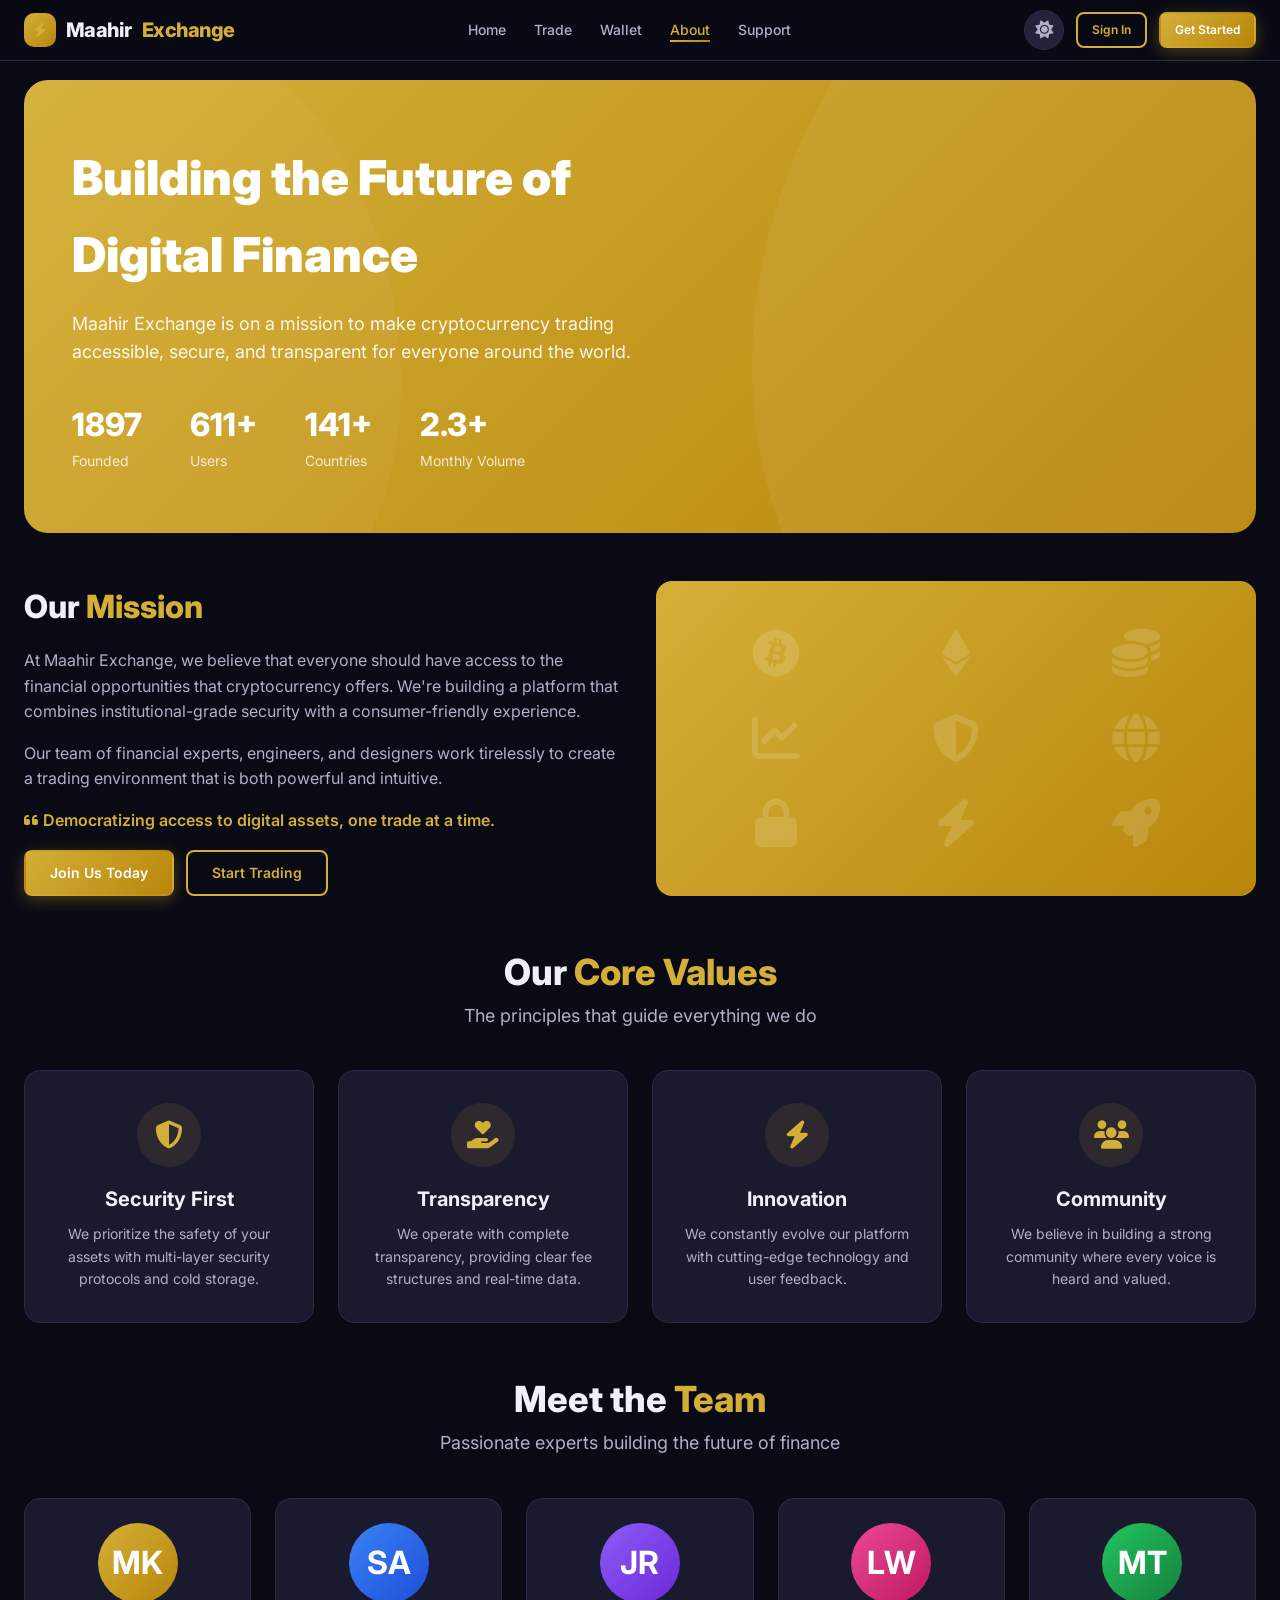
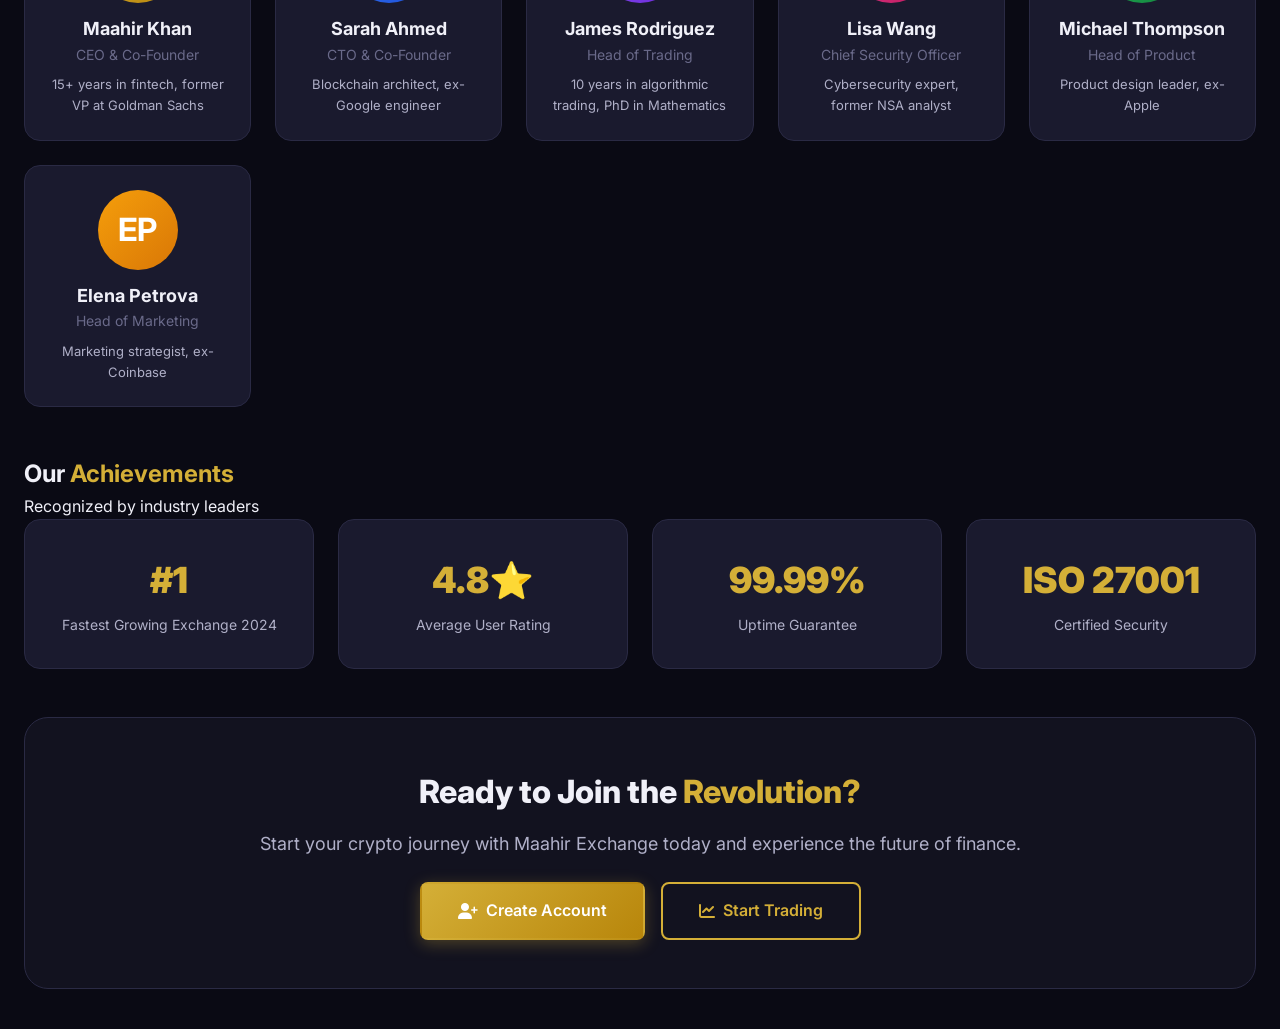
==== about.html @ 29c8c0ac "Newly added" ====
<!DOCTYPE html>
<html lang="en" data-theme="dark">
<head>
    <meta charset="UTF-8">
    <meta name="viewport" content="width=device-width, initial-scale=1.0">
    <title>About - Maahir Exchange</title>
    <link rel="stylesheet" href="https://cdnjs.cloudflare.com/ajax/libs/font-awesome/6.4.0/css/all.min.css">
    <link href="https://fonts.googleapis.com/css2?family=Inter:wght@300;400;500;600;700;800;900&display=swap" rel="stylesheet">
    <style>
        /* ============================================
           MAAHIR EXCHANGE - ABOUT PAGE STYLES
           ============================================ */
        
        :root {
            --bg-primary: #f8f9fc;
            --bg-secondary: #ffffff;
            --bg-card: #ffffff;
            --bg-input: #f1f3f7;
            --bg-nav: rgba(248, 249, 252, 0.92);
            --text-primary: #0a0a1a;
            --text-secondary: #4a4a6a;
            --text-muted: #8a8aa8;
            --border-color: #e2e5ed;
            --shadow-sm: 0 2px 8px rgba(0,0,0,0.06);
            --shadow-md: 0 8px 32px rgba(0,0,0,0.08);
            --shadow-lg: 0 16px 48px rgba(0,0,0,0.12);
            --radius-sm: 8px;
            --radius-md: 16px;
            --radius-lg: 24px;
            --transition: all 0.3s cubic-bezier(0.4, 0, 0.2, 1);
            --gradient-gold: linear-gradient(135deg, #D4AF37, #B8860B);
            --gold: #D4AF37;
            --gold-dark: #B8860B;
            --danger: #ef4444;
            --success: #22c55e;
            --blue: #3b82f6;
            --purple: #8b5cf6;
            --pink: #ec4899;
        }

        [data-theme="dark"] {
            --bg-primary: #0a0a14;
            --bg-secondary: #12121f;
            --bg-card: #1a1a2e;
            --bg-input: #22223a;
            --bg-nav: rgba(10, 10, 20, 0.92);
            --text-primary: #f0f0f8;
            --text-secondary: #b0b0c8;
            --text-muted: #6a6a8a;
            --border-color: #2a2a44;
            --shadow-sm: 0 2px 8px rgba(0,0,0,0.3);
            --shadow-md: 0 8px 32px rgba(0,0,0,0.4);
            --shadow-lg: 0 16px 48px rgba(0,0,0,0.5);
        }

        * {
            margin: 0;
            padding: 0;
            box-sizing: border-box;
        }

        body {
            font-family: 'Inter', -apple-system, BlinkMacSystemFont, 'Segoe UI', Roboto, sans-serif;
            background: var(--bg-primary);
            color: var(--text-primary);
            line-height: 1.6;
            transition: var(--transition);
            overflow-x: hidden;
        }

        a {
            text-decoration: none;
            color: inherit;
        }

        button {
            cursor: pointer;
            font-family: inherit;
            border: none;
            outline: none;
        }

        input {
            font-family: inherit;
            outline: none;
        }

        ::-webkit-scrollbar {
            width: 6px;
            height: 6px;
        }
        ::-webkit-scrollbar-track {
            background: var(--bg-secondary);
        }
        ::-webkit-scrollbar-thumb {
            background: var(--gold);
            border-radius: 10px;
        }

        .container {
            max-width: 1280px;
            margin: 0 auto;
            padding: 0 24px;
        }

        .gold-text { color: var(--gold); }
        .text-center { text-align: center; }
        .w-full { width: 100%; }
        .relative { position: relative; }
        .flex { display: flex; }
        .flex-center { align-items: center; justify-content: center; }
        .flex-between { justify-content: space-between; align-items: center; }
        .flex-col { flex-direction: column; }
        .gap-8 { gap: 8px; }
        .gap-12 { gap: 12px; }
        .gap-16 { gap: 16px; }
        .gap-24 { gap: 24px; }
        .gap-32 { gap: 32px; }

        .btn {
            display: inline-flex;
            align-items: center;
            justify-content: center;
            gap: 8px;
            padding: 10px 24px;
            border-radius: var(--radius-sm);
            font-weight: 600;
            font-size: 14px;
            transition: var(--transition);
            border: 2px solid transparent;
            background: transparent;
            color: var(--text-primary);
        }

        .btn-gold {
            background: var(--gradient-gold);
            color: #fff;
            box-shadow: 0 4px 16px rgba(212, 175, 55, 0.3);
        }
        .btn-gold:hover {
            transform: translateY(-2px);
            box-shadow: 0 8px 28px rgba(212, 175, 55, 0.4);
        }

        .btn-outline-gold {
            border-color: var(--gold);
            color: var(--gold);
            background: transparent;
        }
        .btn-outline-gold:hover {
            background: rgba(212, 175, 55, 0.08);
        }

        .btn-sm {
            padding: 6px 14px;
            font-size: 12px;
        }
        .btn-lg {
            padding: 14px 36px;
            font-size: 16px;
        }

        .card {
            background: var(--bg-card);
            border-radius: var(--radius-sm);
            padding: 24px;
            border: 1px solid var(--border-color);
            box-shadow: var(--shadow-sm);
            transition: var(--transition);
        }
        .card:hover {
            box-shadow: var(--shadow-md);
        }

        .theme-toggle {
            background: var(--bg-input);
            border: 1px solid var(--border-color);
            border-radius: 50%;
            width: 40px;
            height: 40px;
            display: flex;
            align-items: center;
            justify-content: center;
            color: var(--text-secondary);
            transition: var(--transition);
            font-size: 18px;
        }
        .theme-toggle:hover {
            border-color: var(--gold);
            color: var(--gold);
        }

        /* ============================================
           NAVBAR
           ============================================ */
        .navbar {
            position: fixed;
            top: 0;
            left: 0;
            right: 0;
            z-index: 1000;
            background: var(--bg-nav);
            border-bottom: 1px solid var(--border-color);
            padding: 10px 0;
            transition: var(--transition);
            backdrop-filter: blur(12px);
            -webkit-backdrop-filter: blur(12px);
        }

        .navbar .container {
            display: flex;
            align-items: center;
            justify-content: space-between;
        }

        .logo {
            display: flex;
            align-items: center;
            gap: 10px;
            font-size: 20px;
            font-weight: 800;
            letter-spacing: -0.5px;
        }
        .logo-icon {
            background: var(--gradient-gold);
            padding: 6px 10px;
            border-radius: 10px;
            color: #fff;
            font-size: 14px;
        }
        .logo span {
            color: var(--gold);
        }

        .nav-links {
            display: flex;
            align-items: center;
            gap: 28px;
            list-style: none;
        }
        .nav-links a {
            font-weight: 500;
            font-size: 14px;
            color: var(--text-secondary);
            transition: var(--transition);
            position: relative;
        }
        .nav-links a::after {
            content: '';
            position: absolute;
            bottom: -4px;
            left: 0;
            width: 0;
            height: 2px;
            background: var(--gradient-gold);
            transition: var(--transition);
        }
        .nav-links a:hover,
        .nav-links a.active {
            color: var(--gold);
        }
        .nav-links a:hover::after,
        .nav-links a.active::after {
            width: 100%;
        }

        .nav-actions {
            display: flex;
            align-items: center;
            gap: 12px;
        }

        .mobile-toggle {
            display: none;
            background: transparent;
            border: none;
            color: var(--text-primary);
            font-size: 24px;
            padding: 4px;
        }

        /* ============================================
           ABOUT PAGE
           ============================================ */
        .about-page {
            padding-top: 80px;
            padding-bottom: 40px;
            min-height: 100vh;
        }

        /* ---------- Hero Section ---------- */
        .about-hero {
            background: var(--gradient-gold);
            border-radius: var(--radius-lg);
            padding: 60px 48px;
            color: #fff;
            margin-bottom: 48px;
            position: relative;
            overflow: hidden;
        }
        .about-hero::before {
            content: '';
            position: absolute;
            top: -50%;
            right: -20%;
            width: 60%;
            height: 200%;
            background: rgba(255, 255, 255, 0.05);
            border-radius: 50%;
            transform: rotate(20deg);
        }
        .about-hero::after {
            content: '';
            position: absolute;
            bottom: -30%;
            left: -10%;
            width: 40%;
            height: 150%;
            background: rgba(255, 255, 255, 0.03);
            border-radius: 50%;
            transform: rotate(-15deg);
        }
        .about-hero h1 {
            font-size: 48px;
            font-weight: 900;
            margin-bottom: 16px;
            position: relative;
            z-index: 1;
        }
        .about-hero p {
            font-size: 18px;
            opacity: 0.9;
            max-width: 600px;
            position: relative;
            z-index: 1;
        }
        .about-hero .stats {
            display: flex;
            gap: 48px;
            margin-top: 32px;
            position: relative;
            z-index: 1;
        }
        .about-hero .stats .stat-item h3 {
            font-size: 32px;
            font-weight: 800;
        }
        .about-hero .stats .stat-item p {
            font-size: 14px;
            opacity: 0.8;
            margin-top: 0;
        }

        /* ---------- Mission Section ---------- */
        .mission-section {
            display: grid;
            grid-template-columns: 1fr 1fr;
            gap: 32px;
            margin-bottom: 48px;
        }
        .mission-section .mission-content h2 {
            font-size: 32px;
            font-weight: 800;
            margin-bottom: 16px;
        }
        .mission-section .mission-content p {
            color: var(--text-secondary);
            font-size: 16px;
            margin-bottom: 16px;
        }
        .mission-section .mission-image {
            background: var(--gradient-gold);
            border-radius: var(--radius-md);
            display: flex;
            align-items: center;
            justify-content: center;
            font-size: 80px;
            color: rgba(255, 255, 255, 0.2);
            min-height: 300px;
            position: relative;
            overflow: hidden;
        }
        .mission-section .mission-image .icon-grid {
            display: grid;
            grid-template-columns: repeat(3, 1fr);
            gap: 20px;
            padding: 40px;
            width: 100%;
            height: 100%;
        }
        .mission-section .mission-image .icon-grid i {
            font-size: 48px;
            color: rgba(255, 255, 255, 0.15);
            display: flex;
            align-items: center;
            justify-content: center;
            transition: var(--transition);
        }
        .mission-section .mission-image .icon-grid i:hover {
            color: rgba(255, 255, 255, 0.4);
            transform: scale(1.1);
        }

        /* ---------- Values Section ---------- */
        .values-section {
            margin-bottom: 48px;
        }
        .values-section .section-title {
            text-align: center;
            margin-bottom: 40px;
        }
        .values-section .section-title h2 {
            font-size: 36px;
            font-weight: 800;
        }
        .values-section .section-title p {
            color: var(--text-secondary);
            font-size: 18px;
        }

        .values-grid {
            display: grid;
            grid-template-columns: repeat(auto-fit, minmax(240px, 1fr));
            gap: 24px;
        }
        .value-card {
            background: var(--bg-card);
            border: 1px solid var(--border-color);
            border-radius: var(--radius-md);
            padding: 32px 24px;
            text-align: center;
            transition: var(--transition);
        }
        .value-card:hover {
            transform: translateY(-6px);
            border-color: var(--gold);
            box-shadow: var(--shadow-lg);
        }
        .value-card .icon {
            width: 64px;
            height: 64px;
            background: rgba(212, 175, 55, 0.1);
            border-radius: 50%;
            display: flex;
            align-items: center;
            justify-content: center;
            margin: 0 auto 16px;
            font-size: 28px;
            color: var(--gold);
        }
        .value-card h3 {
            font-size: 20px;
            margin-bottom: 8px;
        }
        .value-card p {
            color: var(--text-secondary);
            font-size: 14px;
        }

        /* ---------- Team Section ---------- */
        .team-section {
            margin-bottom: 48px;
        }
        .team-section .section-title {
            text-align: center;
            margin-bottom: 40px;
        }
        .team-section .section-title h2 {
            font-size: 36px;
            font-weight: 800;
        }
        .team-section .section-title p {
            color: var(--text-secondary);
            font-size: 18px;
        }

        .team-grid {
            display: grid;
            grid-template-columns: repeat(auto-fit, minmax(220px, 1fr));
            gap: 24px;
        }
        .team-card {
            background: var(--bg-card);
            border: 1px solid var(--border-color);
            border-radius: var(--radius-md);
            padding: 24px;
            text-align: center;
            transition: var(--transition);
        }
        .team-card:hover {
            transform: translateY(-4px);
            border-color: var(--gold);
        }
        .team-card .avatar {
            width: 80px;
            height: 80px;
            border-radius: 50%;
            margin: 0 auto 12px;
            display: flex;
            align-items: center;
            justify-content: center;
            font-size: 32px;
            color: #fff;
            font-weight: 700;
        }
        .team-card .avatar.gold { background: var(--gradient-gold); }
        .team-card .avatar.blue { background: linear-gradient(135deg, #3b82f6, #1d4ed8); }
        .team-card .avatar.purple { background: linear-gradient(135deg, #8b5cf6, #6d28d9); }
        .team-card .avatar.pink { background: linear-gradient(135deg, #ec4899, #be185d); }
        .team-card .avatar.green { background: linear-gradient(135deg, #22c55e, #15803d); }
        .team-card .avatar.orange { background: linear-gradient(135deg, #f59e0b, #d97706); }
        .team-card h4 {
            font-size: 18px;
            font-weight: 700;
        }
        .team-card .role {
            color: var(--text-muted);
            font-size: 14px;
        }
        .team-card .bio {
            color: var(--text-secondary);
            font-size: 13px;
            margin-top: 8px;
        }

        /* ---------- Achievements Section ---------- */
        .achievements-section {
            margin-bottom: 48px;
        }
        .achievements-grid {
            display: grid;
            grid-template-columns: repeat(auto-fit, minmax(200px, 1fr));
            gap: 24px;
        }
        .achievement-card {
            background: var(--bg-card);
            border: 1px solid var(--border-color);
            border-radius: var(--radius-md);
            padding: 32px 24px;
            text-align: center;
            transition: var(--transition);
        }
        .achievement-card:hover {
            border-color: var(--gold);
        }
        .achievement-card .number {
            font-size: 36px;
            font-weight: 900;
            color: var(--gold);
        }
        .achievement-card .label {
            color: var(--text-secondary);
            font-size: 14px;
            margin-top: 4px;
        }

        /* ---------- CTA Section ---------- */
        .about-cta {
            background: var(--bg-secondary);
            border: 1px solid var(--border-color);
            border-radius: var(--radius-lg);
            padding: 48px;
            text-align: center;
        }
        .about-cta h2 {
            font-size: 32px;
            font-weight: 800;
            margin-bottom: 12px;
        }
        .about-cta p {
            color: var(--text-secondary);
            font-size: 18px;
            margin-bottom: 24px;
        }
        .about-cta .cta-buttons {
            display: flex;
            gap: 16px;
            justify-content: center;
            flex-wrap: wrap;
        }

        /* ============================================
           ANIMATIONS
           ============================================ */
        @keyframes fadeInUp {
            from { opacity: 0; transform: translateY(20px); }
            to { opacity: 1; transform: translateY(0); }
        }
        @keyframes float {
            0%, 100% { transform: translateY(0px); }
            50% { transform: translateY(-8px); }
        }

        .animate-fade-up {
            animation: fadeInUp 0.6s ease forwards;
        }
        .animate-float {
            animation: float 4s ease-in-out infinite;
        }
        .delay-1 { animation-delay: 0.1s; }
        .delay-2 { animation-delay: 0.2s; }
        .delay-3 { animation-delay: 0.3s; }
        .delay-4 { animation-delay: 0.4s; }

        /* ============================================
           RESPONSIVE
           ============================================ */
        @media (max-width: 992px) {
            .nav-links {
                display: none;
                position: absolute;
                top: 100%;
                left: 0;
                right: 0;
                background: var(--bg-primary);
                flex-direction: column;
                padding: 24px;
                gap: 16px;
                border-bottom: 1px solid var(--border-color);
                box-shadow: var(--shadow-lg);
            }
            .nav-links.open {
                display: flex;
            }
            .mobile-toggle {
                display: block;
            }

            .mission-section {
                grid-template-columns: 1fr;
            }
            .about-hero {
                padding: 40px 28px;
            }
            .about-hero h1 {
                font-size: 36px;
            }
            .about-hero .stats {
                gap: 24px;
                flex-wrap: wrap;
            }
            .about-hero .stats .stat-item h3 {
                font-size: 26px;
            }
        }

        @media (max-width: 768px) {
            .about-hero {
                padding: 32px 20px;
            }
            .about-hero h1 {
                font-size: 28px;
            }
            .about-hero .stats .stat-item h3 {
                font-size: 22px;
            }
            .values-grid {
                grid-template-columns: 1fr 1fr;
            }
            .team-grid {
                grid-template-columns: 1fr 1fr;
            }
            .about-cta {
                padding: 32px 20px;
            }
            .about-cta h2 {
                font-size: 26px;
            }
        }

        @media (max-width: 480px) {
            .container {
                padding: 0 12px;
            }
            .values-grid {
                grid-template-columns: 1fr;
            }
            .team-grid {
                grid-template-columns: 1fr;
            }
            .achievements-grid {
                grid-template-columns: 1fr 1fr;
            }
            .about-hero .stats .stat-item h3 {
                font-size: 20px;
            }
        }
    </style>
</head>
<body>

    <!-- ============================================
    NAVBAR
    ============================================ -->
    <nav class="navbar">
        <div class="container">
            <a href="index.html" class="logo">
                <span class="logo-icon"><i class="fas fa-bolt"></i></span>
                Maahir<span>Exchange</span>
            </a>

            <ul class="nav-links" id="navLinks">
                <li><a href="index.html">Home</a></li>
                <li><a href="trade.html">Trade</a></li>
                <li><a href="wallet.html">Wallet</a></li>
                <li><a href="about.html" class="active">About</a></li>
                <li><a href="support.html">Support</a></li>
            </ul>

            <div class="nav-actions">
                <button class="theme-toggle" id="themeToggle" aria-label="Toggle theme">
                    <i class="fas fa-moon"></i>
                </button>
                <a href="login.html" class="btn btn-outline-gold btn-sm">Sign In</a>
                <a href="register.html" class="btn btn-gold btn-sm">Get Started</a>
                <button class="mobile-toggle" id="mobileToggle" aria-label="Toggle menu">
                    <i class="fas fa-bars"></i>
                </button>
            </div>
        </div>
    </nav>

    <!-- ============================================
    ABOUT PAGE
    ============================================ -->
    <section class="about-page">
        <div class="container">

            <!-- Hero Section -->
            <div class="about-hero animate-fade-up">
                <h1>Building the Future of <br>Digital Finance</h1>
                <p>Maahir Exchange is on a mission to make cryptocurrency trading accessible, secure, and transparent for everyone around the world.</p>
                <div class="stats">
                    <div class="stat-item">
                        <h3>2018</h3>
                        <p>Founded</p>
                    </div>
                    <div class="stat-item">
                        <h3>650K+</h3>
                        <p>Users</p>
                    </div>
                    <div class="stat-item">
                        <h3>150+</h3>
                        <p>Countries</p>
                    </div>
                    <div class="stat-item">
                        <h3>$2.4B+</h3>
                        <p>Monthly Volume</p>
                    </div>
                </div>
            </div>

            <!-- Mission Section -->
            <div class="mission-section animate-fade-up delay-1">
                <div class="mission-content">
                    <h2>Our <span class="gold-text">Mission</span></h2>
                    <p>At Maahir Exchange, we believe that everyone should have access to the financial opportunities that cryptocurrency offers. We're building a platform that combines institutional-grade security with a consumer-friendly experience.</p>
                    <p>Our team of financial experts, engineers, and designers work tirelessly to create a trading environment that is both powerful and intuitive.</p>
                    <p style="font-weight: 600; color: var(--gold);">
                        <i class="fas fa-quote-left"></i> 
                        Democratizing access to digital assets, one trade at a time.
                    </p>
                    <div style="display: flex; gap: 12px; margin-top: 16px;">
                        <a href="register.html" class="btn btn-gold">Join Us Today</a>
                        <a href="trade.html" class="btn btn-outline-gold">Start Trading</a>
                    </div>
                </div>
                <div class="mission-image">
                    <div class="icon-grid">
                        <i class="fab fa-bitcoin animate-float"></i>
                        <i class="fab fa-ethereum animate-float" style="animation-delay: 0.5s;"></i>
                        <i class="fas fa-coins animate-float" style="animation-delay: 1s;"></i>
                        <i class="fas fa-chart-line animate-float" style="animation-delay: 0.3s;"></i>
                        <i class="fas fa-shield-alt animate-float" style="animation-delay: 0.8s;"></i>
                        <i class="fas fa-globe animate-float" style="animation-delay: 1.3s;"></i>
                        <i class="fas fa-lock animate-float" style="animation-delay: 0.6s;"></i>
                        <i class="fas fa-bolt animate-float" style="animation-delay: 1.1s;"></i>
                        <i class="fas fa-rocket animate-float" style="animation-delay: 0.4s;"></i>
                    </div>
                </div>
            </div>

            <!-- Values Section -->
            <div class="values-section animate-fade-up delay-2">
                <div class="section-title">
                    <h2>Our <span class="gold-text">Core Values</span></h2>
                    <p>The principles that guide everything we do</p>
                </div>
                <div class="values-grid">
                    <div class="value-card">
                        <div class="icon"><i class="fas fa-shield-alt"></i></div>
                        <h3>Security First</h3>
                        <p>We prioritize the safety of your assets with multi-layer security protocols and cold storage.</p>
                    </div>
                    <div class="value-card">
                        <div class="icon"><i class="fas fa-hand-holding-heart"></i></div>
                        <h3>Transparency</h3>
                        <p>We operate with complete transparency, providing clear fee structures and real-time data.</p>
                    </div>
                    <div class="value-card">
                        <div class="icon"><i class="fas fa-bolt"></i></div>
                        <h3>Innovation</h3>
                        <p>We constantly evolve our platform with cutting-edge technology and user feedback.</p>
                    </div>
                    <div class="value-card">
                        <div class="icon"><i class="fas fa-users"></i></div>
                        <h3>Community</h3>
                        <p>We believe in building a strong community where every voice is heard and valued.</p>
                    </div>
                </div>
            </div>

            <!-- Team Section -->
            <div class="team-section animate-fade-up delay-3">
                <div class="section-title">
                    <h2>Meet the <span class="gold-text">Team</span></h2>
                    <p>Passionate experts building the future of finance</p>
                </div>
                <div class="team-grid">
                    <div class="team-card">
                        <div class="avatar gold">MK</div>
                        <h4>Maahir Khan</h4>
                        <div class="role">CEO & Co-Founder</div>
                        <div class="bio">15+ years in fintech, former VP at Goldman Sachs</div>
                    </div>
                    <div class="team-card">
                        <div class="avatar blue">SA</div>
                        <h4>Sarah Ahmed</h4>
                        <div class="role">CTO & Co-Founder</div>
                        <div class="bio">Blockchain architect, ex-Google engineer</div>
                    </div>
                    <div class="team-card">
                        <div class="avatar purple">JR</div>
                        <h4>James Rodriguez</h4>
                        <div class="role">Head of Trading</div>
                        <div class="bio">10 years in algorithmic trading, PhD in Mathematics</div>
                    </div>
                    <div class="team-card">
                        <div class="avatar pink">LW</div>
                        <h4>Lisa Wang</h4>
                        <div class="role">Chief Security Officer</div>
                        <div class="bio">Cybersecurity expert, former NSA analyst</div>
                    </div>
                    <div class="team-card">
                        <div class="avatar green">MT</div>
                        <h4>Michael Thompson</h4>
                        <div class="role">Head of Product</div>
                        <div class="bio">Product design leader, ex-Apple</div>
                    </div>
                    <div class="team-card">
                        <div class="avatar orange">EP</div>
                        <h4>Elena Petrova</h4>
                        <div class="role">Head of Marketing</div>
                        <div class="bio">Marketing strategist, ex-Coinbase</div>
                    </div>
                </div>
            </div>

            <!-- Achievements Section -->
            <div class="achievements-section animate-fade-up delay-4">
                <div class="section-title">
                    <h2>Our <span class="gold-text">Achievements</span></h2>
                    <p>Recognized by industry leaders</p>
                </div>
                <div class="achievements-grid">
                    <div class="achievement-card">
                        <div class="number">#1</div>
                        <div class="label">Fastest Growing Exchange 2024</div>
                    </div>
                    <div class="achievement-card">
                        <div class="number">4.8⭐</div>
                        <div class="label">Average User Rating</div>
                    </div>
                    <div class="achievement-card">
                        <div class="number">99.99%</div>
                        <div class="label">Uptime Guarantee</div>
                    </div>
                    <div class="achievement-card">
                        <div class="number">ISO 27001</div>
                        <div class="label">Certified Security</div>
                    </div>
                </div>
            </div>

            <!-- CTA Section -->
            <div class="about-cta animate-fade-up">
                <h2>Ready to Join the <span class="gold-text">Revolution?</span></h2>
                <p>Start your crypto journey with Maahir Exchange today and experience the future of finance.</p>
                <div class="cta-buttons">
                    <a href="register.html" class="btn btn-gold btn-lg">
                        <i class="fas fa-user-plus"></i> Create Account
                    </a>
                    <a href="trade.html" class="btn btn-outline-gold btn-lg">
                        <i class="fas fa-chart-line"></i> Start Trading
                    </a>
                </div>
            </div>

        </div>
    </section>

    <!-- ============================================
    JAVASCRIPT
    ============================================ -->
    <script>
        document.addEventListener('DOMContentLoaded', function() {
            
            // ---------- THEME TOGGLE ----------
            const themeToggle = document.getElementById('themeToggle');
            const html = document.documentElement;
            
            const savedTheme = localStorage.getItem('maahir-theme');
            if (savedTheme) {
                html.setAttribute('data-theme', savedTheme);
            } else if (window.matchMedia('(prefers-color-scheme: dark)').matches) {
                html.setAttribute('data-theme', 'dark');
            }
            
            if (themeToggle) {
                themeToggle.addEventListener('click', function() {
                    const currentTheme = html.getAttribute('data-theme');
                    const newTheme = currentTheme === 'dark' ? 'light' : 'dark';
                    html.setAttribute('data-theme', newTheme);
                    localStorage.setItem('maahir-theme', newTheme);
                    updateThemeIcon(newTheme);
                });
            }
            
            function updateThemeIcon(theme) {
                if (themeToggle) {
                    const icon = themeToggle.querySelector('i');
                    if (icon) {
                        icon.className = theme === 'dark' ? 'fas fa-sun' : 'fas fa-moon';
                    }
                }
            }
            
            const initialTheme = html.getAttribute('data-theme') || 'light';
            updateThemeIcon(initialTheme);
            
            // ---------- MOBILE NAV ----------
            const mobileToggle = document.getElementById('mobileToggle');
            const navLinks = document.getElementById('navLinks');
            
            if (mobileToggle && navLinks) {
                mobileToggle.addEventListener('click', function() {
                    navLinks.classList.toggle('open');
                    const icon = this.querySelector('i');
                    if (icon) {
                        icon.className = navLinks.classList.contains('open') ? 'fas fa-times' : 'fas fa-bars';
                    }
                });
                
                navLinks.querySelectorAll('a').forEach(link => {
                    link.addEventListener('click', () => {
                        navLinks.classList.remove('open');
                        const icon = mobileToggle.querySelector('i');
                        if (icon) icon.className = 'fas fa-bars';
                    });
                });
            }

            // ---------- INTERSECTION OBSERVER FOR ANIMATIONS ----------
            if ('IntersectionObserver' in window) {
                const observer = new IntersectionObserver((entries) => {
                    entries.forEach(entry => {
                        if (entry.isIntersecting) {
                            entry.target.style.opacity = '1';
                            entry.target.style.transform = 'translateY(0)';
                        }
                    });
                }, { threshold: 0.1 });

                document.querySelectorAll('.animate-fade-up').forEach(el => {
                    el.style.opacity = '0';
                    el.style.transform = 'translateY(30px)';
                    el.style.transition = 'all 0.6s ease';
                    observer.observe(el);
                });
            }

            // ---------- COUNTER ANIMATION ----------
            function animateCounters() {
                const counters = document.querySelectorAll('.stat-item h3');
                counters.forEach(counter => {
                    const text = counter.textContent;
                    const num = parseFloat(text.replace(/[^0-9.]/g, ''));
                    if (!isNaN(num)) {
                        let current = 0;
                        const increment = num / 50;
                        const interval = setInterval(() => {
                            current += increment;
                            if (current >= num) {
                                current = num;
                                clearInterval(interval);
                            }
                            if (num >= 1000) {
                                counter.textContent = current.toFixed(0) + (text.includes('+') ? '+' : '');
                            } else if (Number.isInteger(num)) {
                                counter.textContent = Math.round(current) + (text.includes('+') ? '+' : '');
                            } else {
                                counter.textContent = current.toFixed(1) + (text.includes('+') ? '+' : '');
                            }
                        }, 30);
                    }
                });
            }

            // Trigger counter animation when visible
            const heroSection = document.querySelector('.about-hero');
            if (heroSection) {
                const observer = new IntersectionObserver((entries) => {
                    entries.forEach(entry => {
                        if (entry.isIntersecting) {
                            animateCounters();
                            observer.disconnect();
                        }
                    });
                }, { threshold: 0.3 });
                observer.observe(heroSection);
            }
        });
    </script>

</body>
</html>
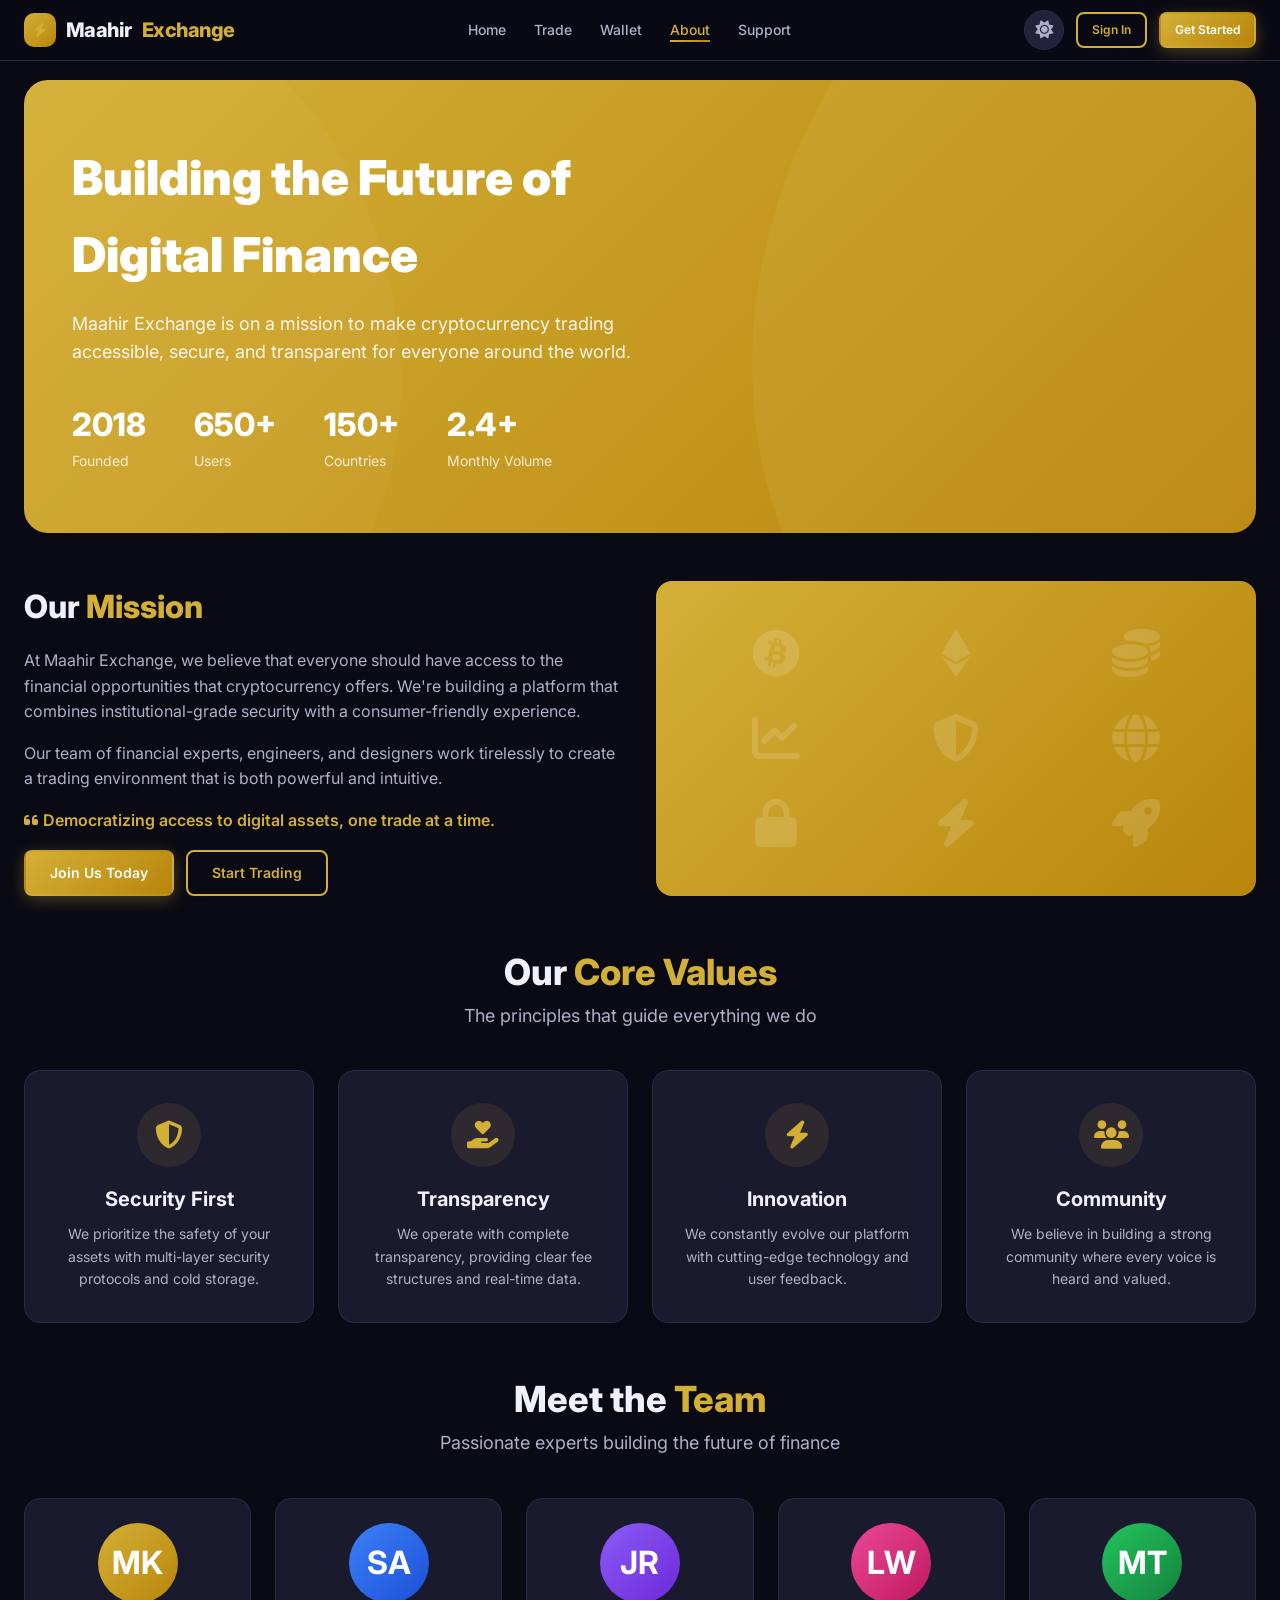
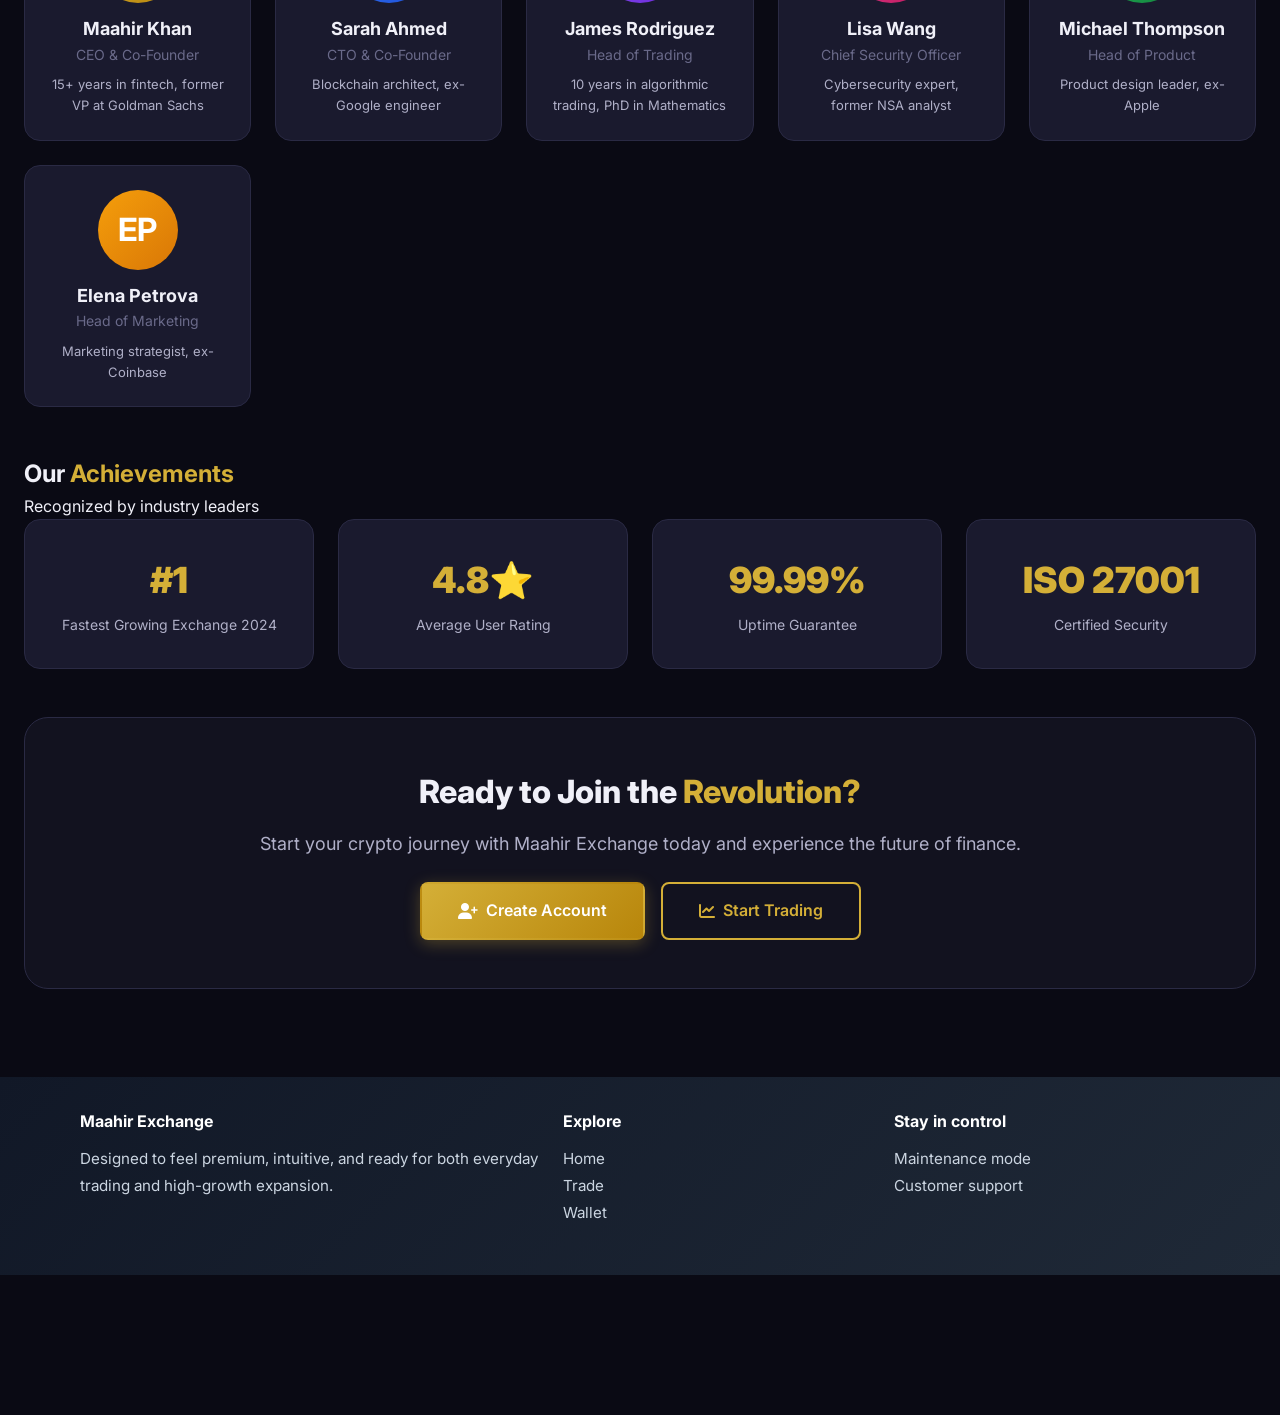
==== commit 6f158e1a: "added lines" ====
--- a/about.html
+++ b/about.html
@@ -6,6 +6,7 @@
     <title>About - Maahir Exchange</title>
     <link rel="stylesheet" href="https://cdnjs.cloudflare.com/ajax/libs/font-awesome/6.4.0/css/all.min.css">
     <link href="https://fonts.googleapis.com/css2?family=Inter:wght@300;400;500;600;700;800;900&display=swap" rel="stylesheet">
+    <link rel="stylesheet" href="styles.css">
     <style>
         /* ============================================
            MAAHIR EXCHANGE - ABOUT PAGE STYLES
@@ -902,6 +903,23 @@
     <!-- ============================================
     JAVASCRIPT
     ============================================ -->
+    <footer class="site-footer">
+        <div class="footer-grid">
+            <div>
+                <h4>Maahir Exchange</h4>
+                <p>Designed to feel premium, intuitive, and ready for both everyday trading and high-growth expansion.</p>
+            </div>
+            <div>
+                <h4>Explore</h4>
+                <p><a href="index.html">Home</a><br><a href="trade.html">Trade</a><br><a href="wallet.html">Wallet</a></p>
+            </div>
+            <div>
+                <h4>Stay in control</h4>
+                <p><a href="admin.html">Maintenance mode</a><br><a href="support.html">Customer support</a></p>
+            </div>
+        </div>
+    </footer>
+
     <script>
         document.addEventListener('DOMContentLoaded', function() {
             
--- a/styles.css
+++ b/styles.css
@@ -0,0 +1,127 @@
+:root {
+  --accent: #d4af37;
+  --accent-strong: #b8860b;
+  --accent-soft: rgba(212, 175, 55, 0.12);
+  --surface: #ffffff;
+  --surface-muted: #f6f7fb;
+  --text-strong: #0f172a;
+  --text-soft: #5b6476;
+  --border: rgba(15, 23, 42, 0.08);
+}
+
+* {
+  box-sizing: border-box;
+}
+
+html {
+  scroll-behavior: smooth;
+}
+
+body {
+  min-height: 100vh;
+  padding-bottom: 140px;
+  background: var(--surface-muted);
+  color: var(--text-strong);
+}
+
+.maintenance-banner {
+  position: sticky;
+  top: 0;
+  z-index: 1200;
+  display: flex;
+  align-items: center;
+  justify-content: center;
+  gap: 12px;
+  padding: 10px 16px;
+  background: linear-gradient(135deg, #111827, #1f2937);
+  color: #f8fafc;
+  font-size: 0.95rem;
+  font-weight: 600;
+  box-shadow: 0 8px 24px rgba(15, 23, 42, 0.16);
+}
+
+.maintenance-banner a {
+  color: #fef3c7;
+  text-decoration: none;
+  font-weight: 700;
+}
+
+.site-footer {
+  margin-top: 48px;
+  padding: 32px 24px 48px;
+  background: linear-gradient(135deg, #111827, #1f2937);
+  color: #e5e7eb;
+}
+
+.site-footer .footer-grid {
+  max-width: 1120px;
+  margin: 0 auto;
+  display: grid;
+  grid-template-columns: 1.5fr 1fr 1fr;
+  gap: 24px;
+}
+
+.site-footer h4 {
+  margin-bottom: 10px;
+  color: #fff;
+  font-weight: 700;
+}
+
+.site-footer p,
+.site-footer a {
+  color: #cbd5e1;
+  line-height: 1.8;
+  font-size: 0.95rem;
+}
+
+.site-footer a:hover {
+  color: var(--accent);
+}
+
+.floating-admin-btn {
+  position: fixed;
+  right: 20px;
+  bottom: 20px;
+  z-index: 1300;
+  display: inline-flex;
+  align-items: center;
+  justify-content: center;
+  width: 54px;
+  height: 54px;
+  border-radius: 50%;
+  background: linear-gradient(135deg, var(--accent), var(--accent-strong));
+  color: white;
+  box-shadow: 0 12px 30px rgba(212, 175, 55, 0.3);
+  transition: transform 0.2s ease;
+}
+
+.floating-admin-btn:hover {
+  transform: translateY(-2px);
+}
+
+@media (max-width: 900px) {
+  body {
+    padding-bottom: 160px;
+  }
+
+  .site-footer .footer-grid {
+    grid-template-columns: 1fr;
+  }
+}
+
+@media (max-width: 640px) {
+  .maintenance-banner {
+    flex-direction: column;
+    text-align: center;
+    padding: 12px;
+  }
+
+  .site-footer {
+    padding: 24px 16px 40px;
+  }
+
+  .floating-admin-btn {
+    right: 14px;
+    bottom: 14px;
+  }
+}
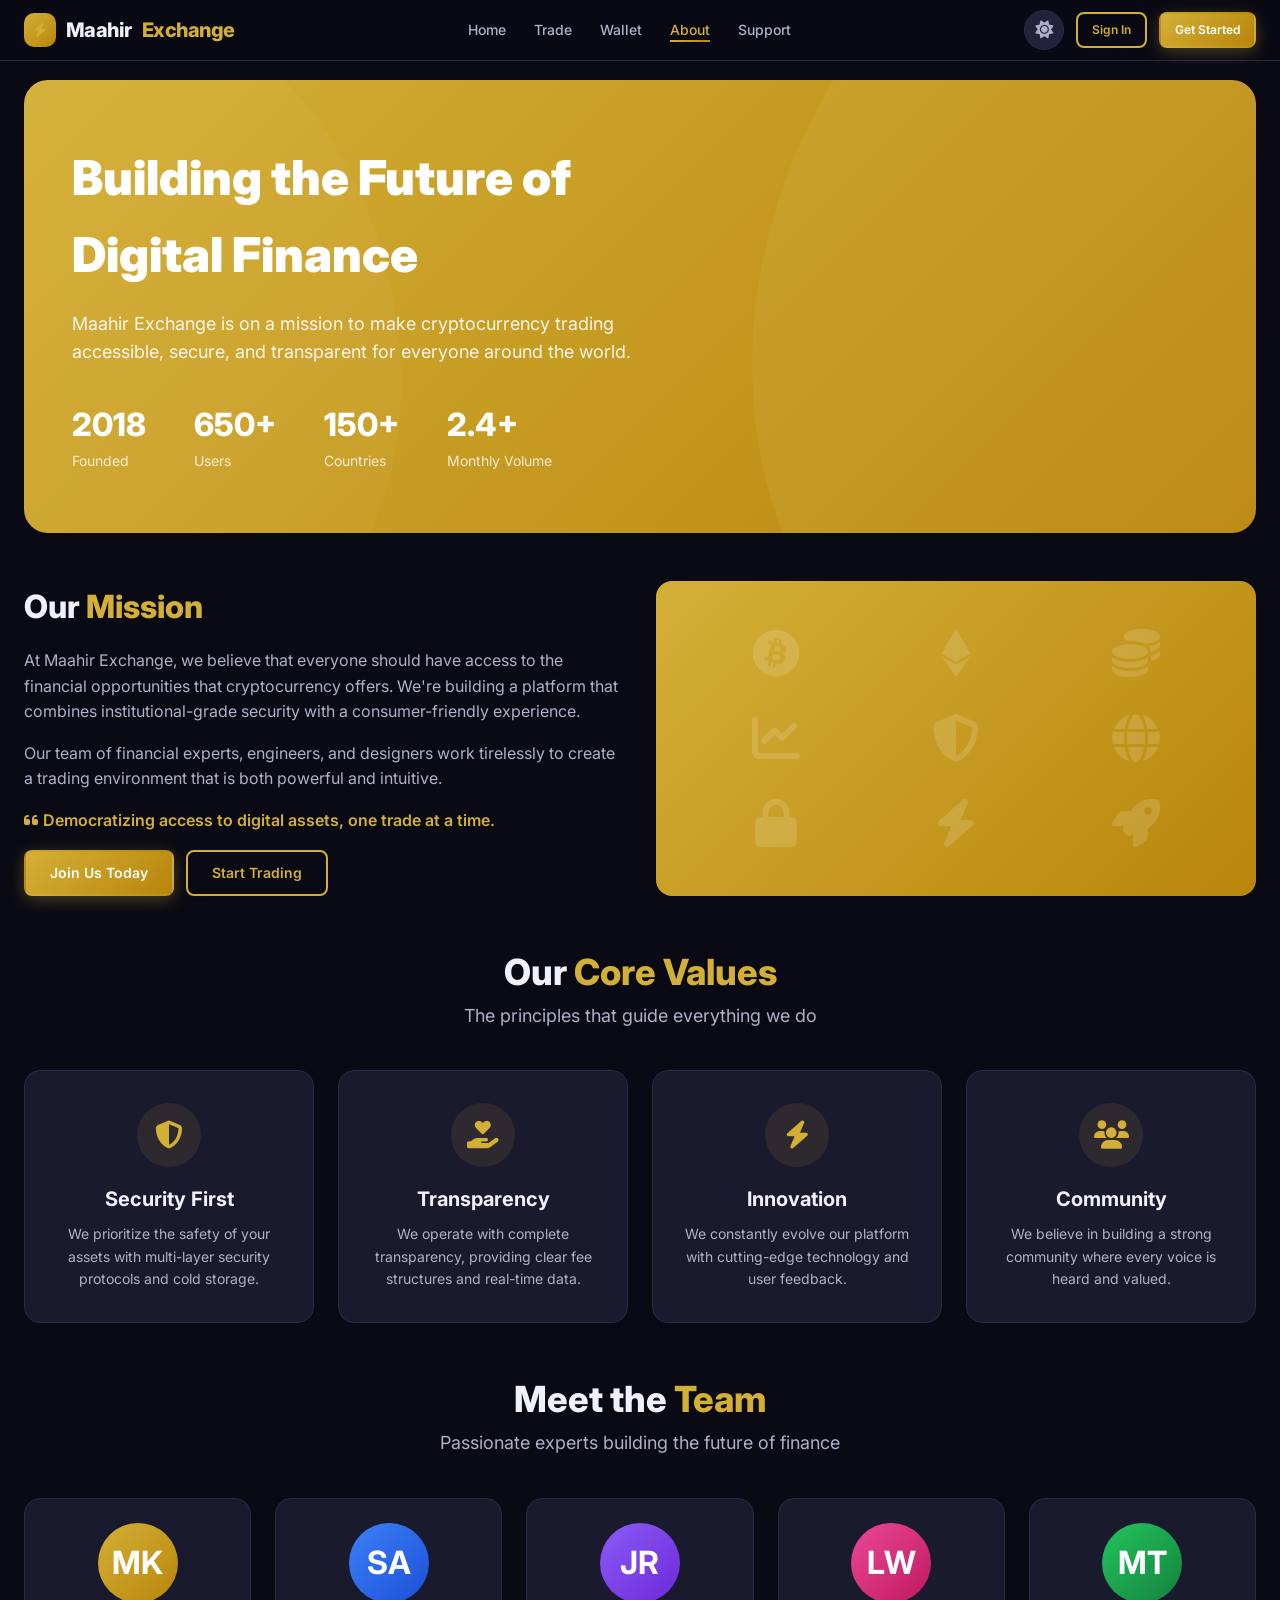
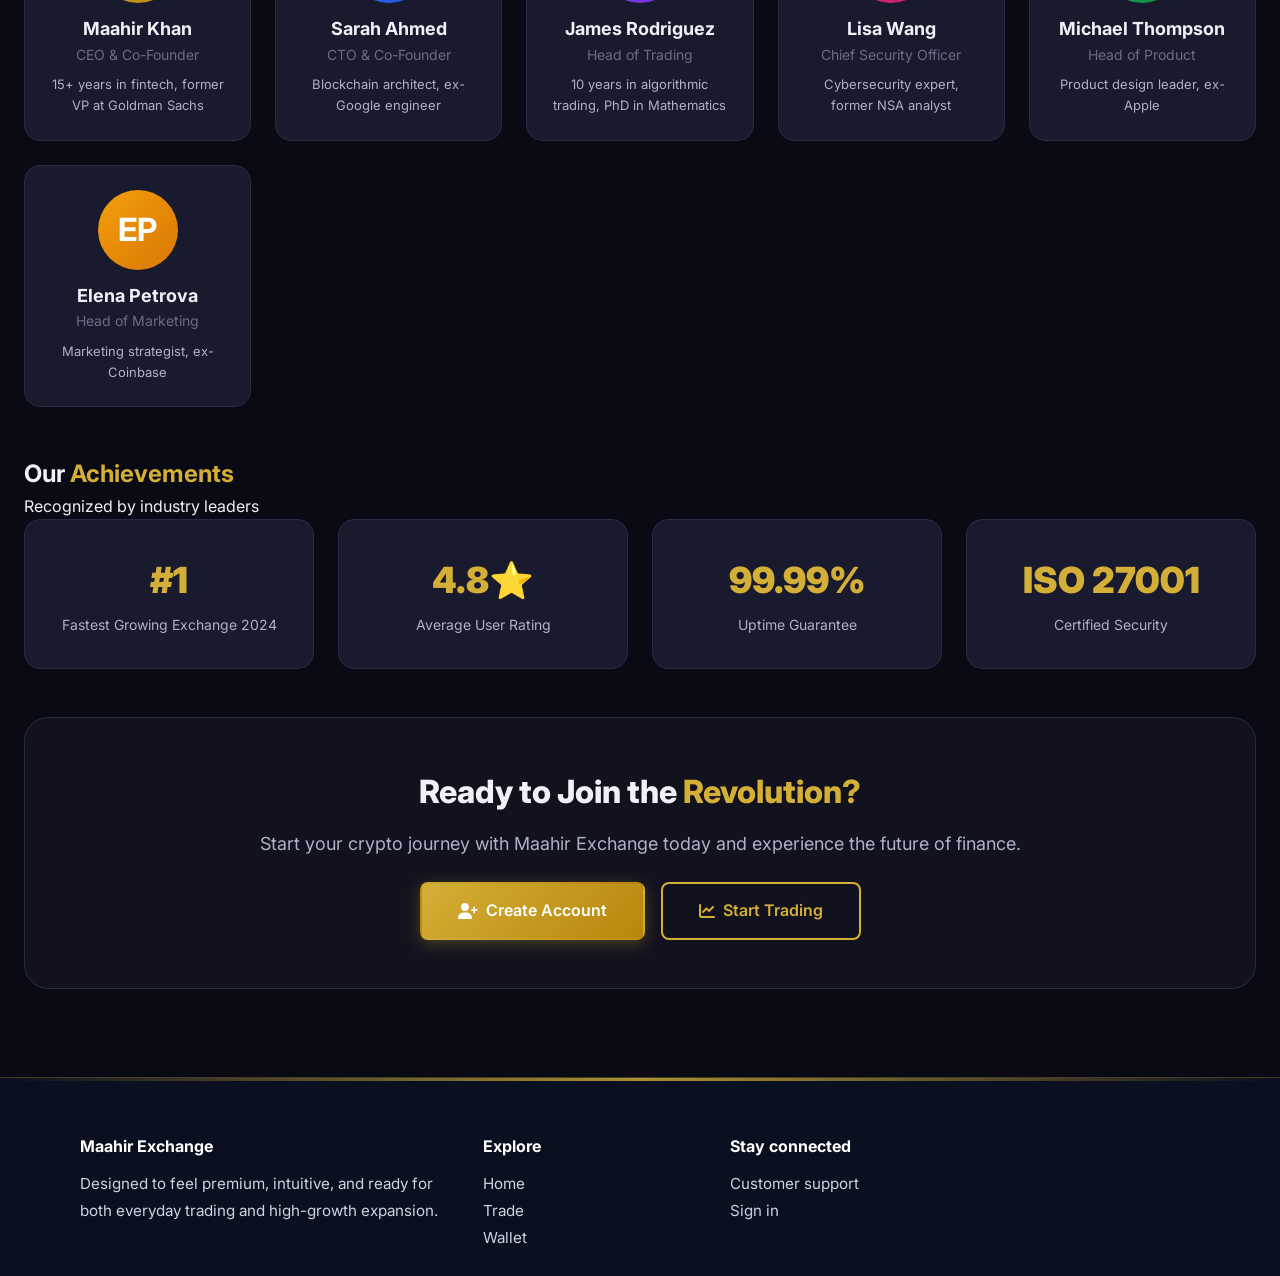
==== commit dbc6a499: "modification" ====
--- a/about.html
+++ b/about.html
@@ -914,8 +914,8 @@
                 <p><a href="index.html">Home</a><br><a href="trade.html">Trade</a><br><a href="wallet.html">Wallet</a></p>
             </div>
             <div>
-                <h4>Stay in control</h4>
-                <p><a href="admin.html">Maintenance mode</a><br><a href="support.html">Customer support</a></p>
+                <h4>Stay connected</h4>
+                <p><a href="support.html">Customer support</a><br><a href="login.html">Sign in</a></p>
             </div>
         </div>
     </footer>
--- a/styles.css
+++ b/styles.css
@@ -19,7 +19,6 @@
 
 body {
   min-height: 100vh;
-  padding-bottom: 140px;
   background: var(--surface-muted);
   color: var(--text-strong);
 }
@@ -47,17 +46,46 @@
 }
 
 .site-footer {
+  position: relative;
+  overflow: hidden;
   margin-top: 48px;
-  padding: 32px 24px 48px;
-  background: linear-gradient(135deg, #111827, #1f2937);
+  padding: 56px 24px 24px;
+  background: #0b1020;
   color: #e5e7eb;
+  border-top: 1px solid rgba(212, 175, 55, 0.28);
+}
+
+.site-footer::before {
+  content: "";
+  position: absolute;
+  inset: 0 0 auto;
+  height: 3px;
+  background: linear-gradient(90deg, transparent, var(--accent), transparent);
+  opacity: 0.8;
+}
+
+.footer {
+  position: relative;
+  overflow: hidden;
+  border-top: 1px solid rgba(212, 175, 55, 0.28);
+}
+
+.footer::before {
+  content: "";
+  position: absolute;
+  top: 0;
+  left: 50%;
+  width: min(560px, 80%);
+  height: 3px;
+  transform: translateX(-50%);
+  background: linear-gradient(90deg, transparent, var(--accent), transparent);
 }
 
 .site-footer .footer-grid {
   max-width: 1120px;
   margin: 0 auto;
   display: grid;
-  grid-template-columns: 1.5fr 1fr 1fr;
+  grid-template-columns: 1.7fr 1fr 1fr 1fr;
   gap: 24px;
 }
 
@@ -72,6 +100,211 @@
   color: #cbd5e1;
   line-height: 1.8;
   font-size: 0.95rem;
+}
+
+.site-footer a {
+  transition: color 0.2s ease, transform 0.2s ease;
+}
+
+.site-footer a:hover {
+  transform: translateX(3px);
+}
+
+/* Shared responsive controls for pages with their own inline styles. */
+.mobile-toggle {
+  display: none;
+  width: 40px;
+  height: 40px;
+  border: 1px solid var(--accent);
+  border-radius: 10px;
+  background: transparent;
+  color: var(--accent);
+}
+
+@media (max-width: 992px) {
+  .navbar .container {
+    padding-left: 16px;
+    padding-right: 16px;
+  }
+
+  .mobile-toggle {
+    display: inline-flex !important;
+    align-items: center;
+    justify-content: center;
+    order: 5;
+  }
+
+  .mobile-toggle i {
+    font-size: 0;
+  }
+
+  .mobile-toggle i::before {
+    content: "\f142";
+    font-size: 18px;
+  }
+
+  .mobile-toggle i.fa-times::before {
+    content: "\f00d";
+  }
+
+  .nav-links {
+    display: none !important;
+    position: absolute !important;
+    top: calc(100% + 8px) !important;
+    left: 12px !important;
+    right: 12px !important;
+    padding: 10px !important;
+    gap: 4px !important;
+    border: 1px solid var(--accent) !important;
+    border-radius: 14px !important;
+    background: rgba(11, 16, 32, 0.98) !important;
+    box-shadow: 0 18px 40px rgba(0, 0, 0, 0.28) !important;
+  }
+
+  .nav-links.open {
+    display: flex !important;
+    animation: menuDrop 0.2s ease-out;
+  }
+
+  .nav-links a {
+    display: block;
+    width: 100%;
+    padding: 12px 14px;
+    border-radius: 9px;
+  }
+
+  .nav-links a:hover,
+  .nav-links a.active {
+    background: rgba(212, 175, 55, 0.12);
+  }
+
+  .nav-actions .btn {
+    width: 40px;
+    height: 40px;
+    padding: 0 !important;
+    border-radius: 10px;
+    font-size: 0 !important;
+  }
+
+  .nav-actions .btn::before {
+    font-family: "Font Awesome 6 Free";
+    font-weight: 900;
+    font-size: 16px;
+  }
+
+  .nav-actions .btn-outline-gold::before {
+    content: "\f2bd";
+  }
+
+  .nav-actions .btn-gold::before {
+    content: "\f234";
+  }
+
+  .ticker,
+  .ticker-shell,
+  .ticker-strip {
+    max-width: 100%;
+  }
+
+  .ticker-track,
+  .ticker-strip {
+    will-change: transform;
+    animation-duration: 18s !important;
+  }
+
+  #marketTicker {
+    width: max-content;
+    flex: 0 0 auto;
+    will-change: transform;
+    animation: ticker-marquee 22s linear infinite;
+  }
+}
+
+@keyframes menuDrop {
+  from { opacity: 0; transform: translateY(-6px); }
+  to { opacity: 1; transform: translateY(0); }
+}
+
+@keyframes ticker-marquee {
+  from { transform: translateX(0); }
+  to { transform: translateX(-50%); }
+}
+
+@media (max-width: 640px) {
+  body {
+    padding-bottom: 0;
+  }
+
+  .logo {
+    font-size: 16px !important;
+    gap: 6px !important;
+  }
+
+  .logo-icon {
+    padding: 6px 8px !important;
+  }
+
+  .nav-actions {
+    gap: 6px !important;
+  }
+
+  .theme-toggle,
+  .mobile-toggle {
+    width: 36px;
+    height: 36px;
+  }
+
+  .ticker,
+  .ticker-shell {
+    margin-left: 0;
+    margin-right: 0;
+    border-radius: 10px;
+  }
+
+  .ticker-track {
+    gap: 8px;
+    animation-duration: 14s !important;
+  }
+
+  #marketTicker {
+    animation-duration: 14s;
+  }
+
+  .site-footer {
+    margin-top: 32px;
+    padding: 40px 18px 22px;
+  }
+
+  .site-footer .footer-grid {
+    grid-template-columns: 1fr 1fr;
+    gap: 28px 18px;
+  }
+
+  .footer .footer-grid {
+    grid-template-columns: 1fr 1fr !important;
+    gap: 28px 18px !important;
+  }
+
+  .footer .footer-brand {
+    grid-column: 1 / -1;
+  }
+
+  .site-footer .footer-grid > :first-child {
+    grid-column: 1 / -1;
+  }
+
+  .site-footer p,
+  .site-footer a {
+    font-size: 0.88rem;
+  }
+}
+
+@media (prefers-reduced-motion: reduce) {
+  *, *::before, *::after {
+    animation-duration: 0.01ms !important;
+    animation-iteration-count: 1 !important;
+    scroll-behavior: auto !important;
+  }
 }
 
 .site-footer a:hover {
@@ -100,10 +333,6 @@
 }
 
 @media (max-width: 900px) {
-  body {
-    padding-bottom: 160px;
-  }
-
   .site-footer .footer-grid {
     grid-template-columns: 1fr;
   }
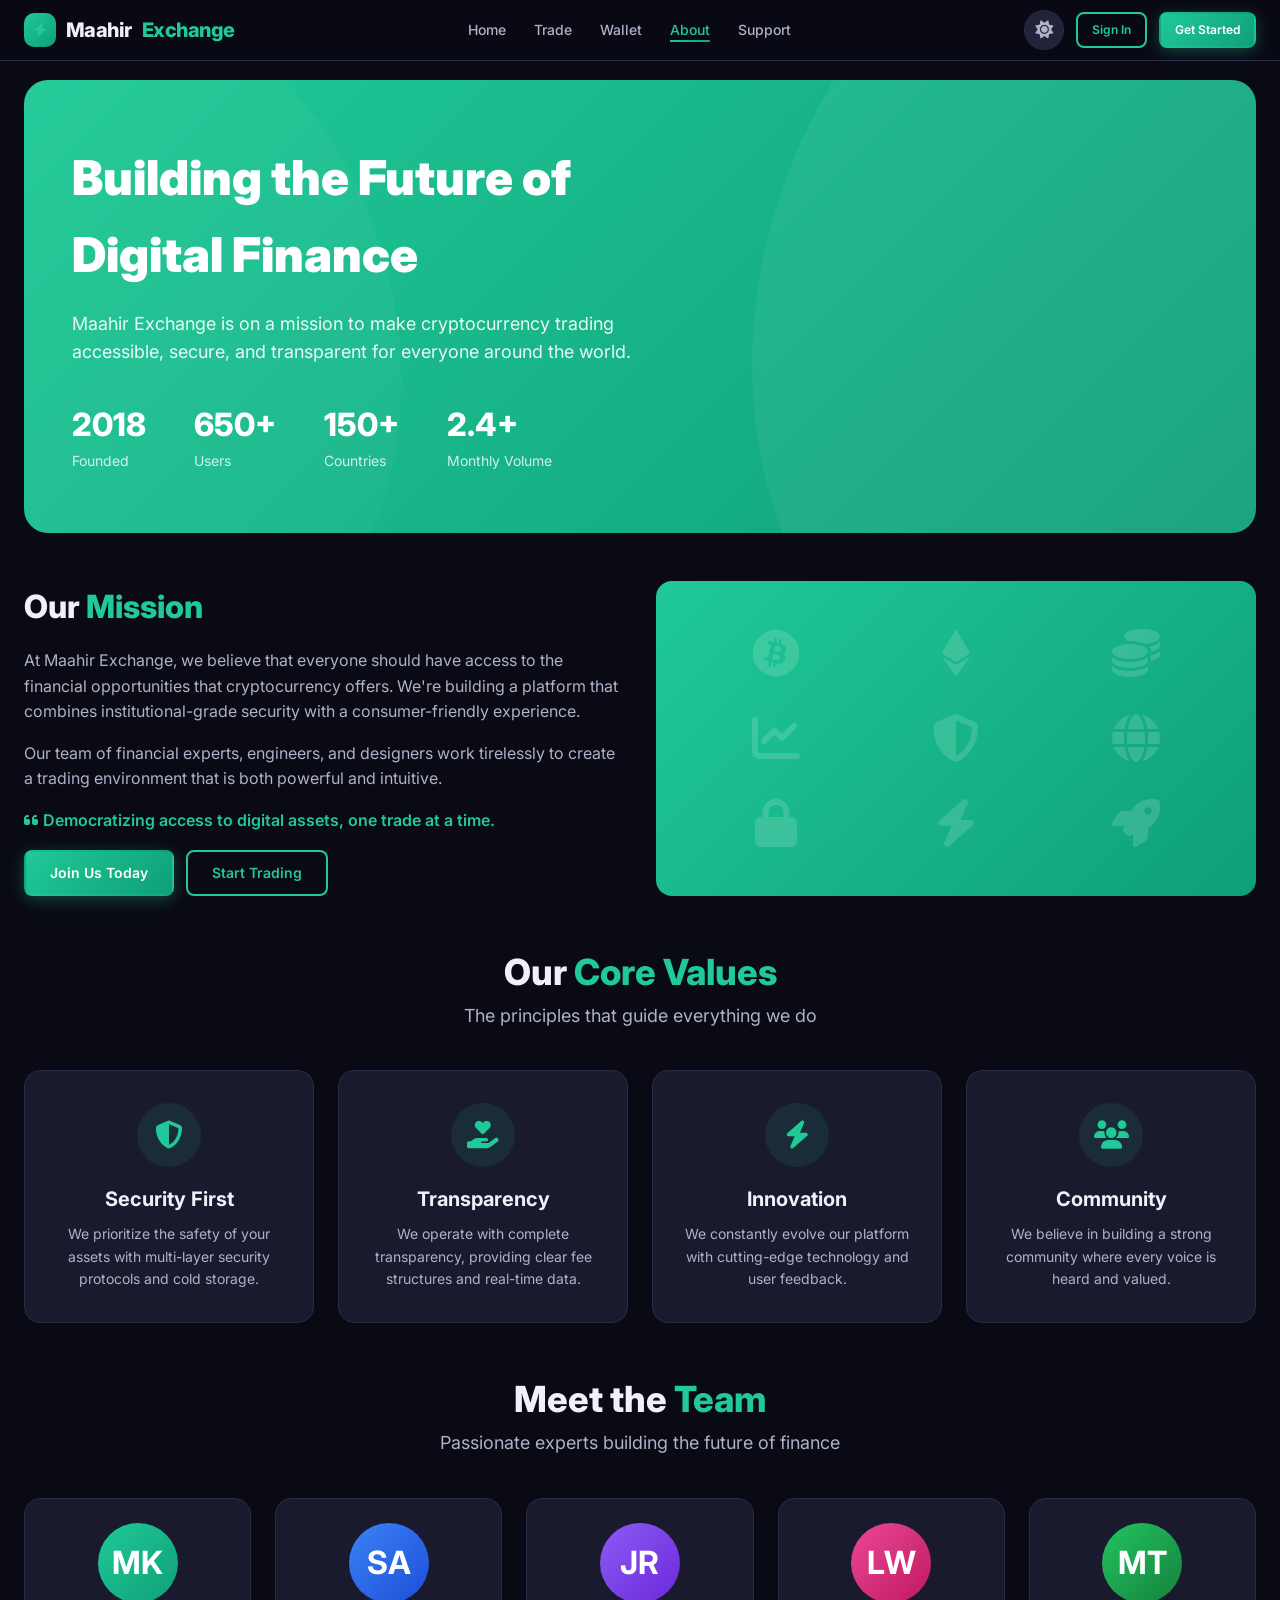
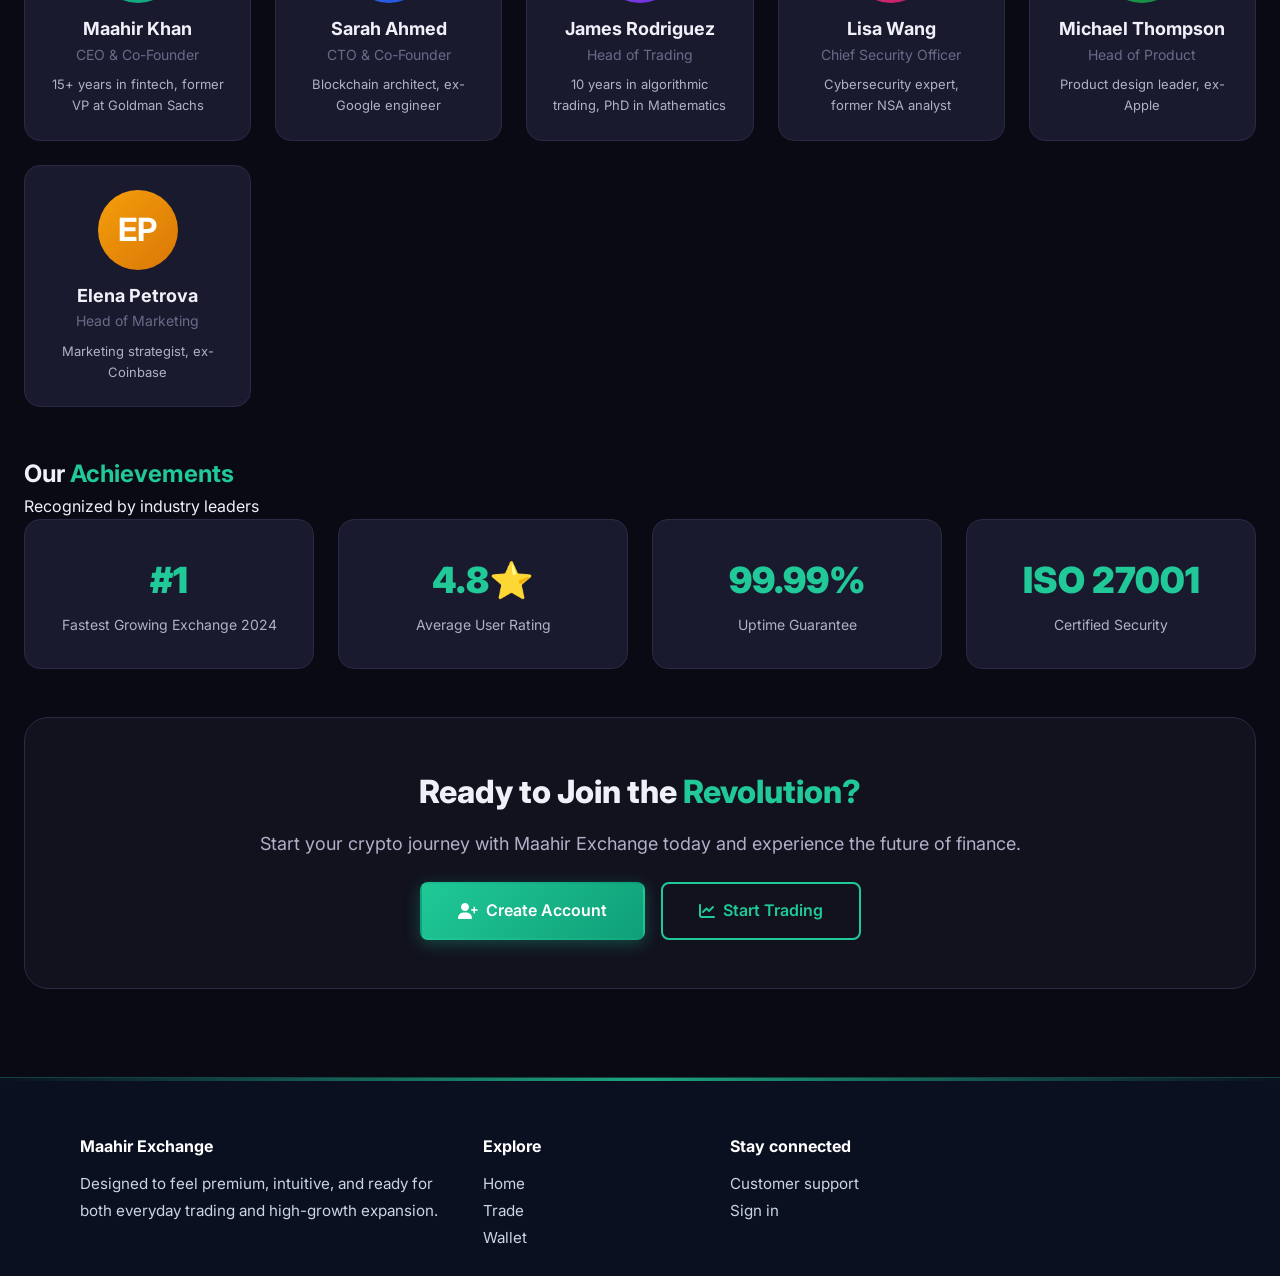
==== commit 1dc1a75a: "Newly modified" ====
--- a/about.html
+++ b/about.html
@@ -29,9 +29,9 @@
             --radius-md: 16px;
             --radius-lg: 24px;
             --transition: all 0.3s cubic-bezier(0.4, 0, 0.2, 1);
-            --gradient-gold: linear-gradient(135deg, #D4AF37, #B8860B);
-            --gold: #D4AF37;
-            --gold-dark: #B8860B;
+            --gradient-gold: linear-gradient(135deg, #20C997, #0F9F78);
+            --gold: #20C997;
+            --gold-dark: #0F9F78;
             --danger: #ef4444;
             --success: #22c55e;
             --blue: #3b82f6;
@@ -136,11 +136,11 @@
         .btn-gold {
             background: var(--gradient-gold);
             color: #fff;
-            box-shadow: 0 4px 16px rgba(212, 175, 55, 0.3);
+            box-shadow: 0 4px 16px rgba(32, 201, 151, 0.3);
         }
         .btn-gold:hover {
             transform: translateY(-2px);
-            box-shadow: 0 8px 28px rgba(212, 175, 55, 0.4);
+            box-shadow: 0 8px 28px rgba(32, 201, 151, 0.4);
         }
 
         .btn-outline-gold {
@@ -149,7 +149,7 @@
             background: transparent;
         }
         .btn-outline-gold:hover {
-            background: rgba(212, 175, 55, 0.08);
+            background: rgba(32, 201, 151, 0.08);
         }
 
         .btn-sm {
@@ -440,7 +440,7 @@
         .value-card .icon {
             width: 64px;
             height: 64px;
-            background: rgba(212, 175, 55, 0.1);
+            background: rgba(32, 201, 151, 0.1);
             border-radius: 50%;
             display: flex;
             align-items: center;
--- a/styles.css
+++ b/styles.css
@@ -1,7 +1,7 @@
 :root {
-  --accent: #d4af37;
-  --accent-strong: #b8860b;
-  --accent-soft: rgba(212, 175, 55, 0.12);
+  --accent: #20c997;
+  --accent-strong: #0f9f78;
+  --accent-soft: rgba(32, 201, 151, 0.12);
   --surface: #ffffff;
   --surface-muted: #f6f7fb;
   --text-strong: #0f172a;
@@ -52,7 +52,7 @@
   padding: 56px 24px 24px;
   background: #0b1020;
   color: #e5e7eb;
-  border-top: 1px solid rgba(212, 175, 55, 0.28);
+  border-top: 1px solid rgba(32, 201, 151, 0.28);
 }
 
 .site-footer::before {
@@ -67,7 +67,7 @@
 .footer {
   position: relative;
   overflow: hidden;
-  border-top: 1px solid rgba(212, 175, 55, 0.28);
+  border-top: 1px solid rgba(32, 201, 151, 0.28);
 }
 
 .footer::before {
@@ -110,13 +110,32 @@
   transform: translateX(3px);
 }
 
+.ticker-shell,
+.ticker {
+  overflow: hidden;
+  mask-image: linear-gradient(90deg, transparent, #000 3%, #000 97%, transparent);
+  -webkit-mask-image: linear-gradient(90deg, transparent, #000 3%, #000 97%, transparent);
+}
+
+.ticker-strip {
+  mask-image: linear-gradient(90deg, transparent, #000 5%, #000 95%, transparent);
+  -webkit-mask-image: linear-gradient(90deg, transparent, #000 5%, #000 95%, transparent);
+}
+
+#marketTicker {
+  width: max-content;
+  flex: 0 0 auto;
+  will-change: transform;
+  animation: ticker-marquee 22s linear infinite;
+}
+
 /* Shared responsive controls for pages with their own inline styles. */
 .mobile-toggle {
   display: none;
-  width: 40px;
-  height: 40px;
+  width: 34px;
+  height: 34px;
   border: 1px solid var(--accent);
-  border-radius: 10px;
+  border-radius: 999px;
   background: transparent;
   color: var(--accent);
 }
@@ -175,14 +194,14 @@
 
   .nav-links a:hover,
   .nav-links a.active {
-    background: rgba(212, 175, 55, 0.12);
+    background: rgba(32, 201, 151, 0.12);
   }
 
   .nav-actions .btn {
-    width: 40px;
-    height: 40px;
+    width: 34px;
+    height: 34px;
     padding: 0 !important;
-    border-radius: 10px;
+    border-radius: 999px;
     font-size: 0 !important;
   }
 
@@ -213,10 +232,14 @@
   }
 
   #marketTicker {
-    width: max-content;
-    flex: 0 0 auto;
-    will-change: transform;
-    animation: ticker-marquee 22s linear infinite;
+    animation-duration: 18s;
+    mask-image: linear-gradient(90deg, transparent, #000 7%, #000 93%, transparent);
+    -webkit-mask-image: linear-gradient(90deg, transparent, #000 7%, #000 93%, transparent);
+  }
+
+  .ticker {
+    mask-image: linear-gradient(90deg, transparent, #000 3%, #000 97%, transparent);
+    -webkit-mask-image: linear-gradient(90deg, transparent, #000 3%, #000 97%, transparent);
   }
 }
 
@@ -250,8 +273,9 @@
 
   .theme-toggle,
   .mobile-toggle {
-    width: 36px;
-    height: 36px;
+    width: 32px;
+    height: 32px;
+    border-radius: 999px;
   }
 
   .ticker,
@@ -324,7 +348,7 @@
   border-radius: 50%;
   background: linear-gradient(135deg, var(--accent), var(--accent-strong));
   color: white;
-  box-shadow: 0 12px 30px rgba(212, 175, 55, 0.3);
+  box-shadow: 0 12px 30px rgba(32, 201, 151, 0.3);
   transition: transform 0.2s ease;
 }
 
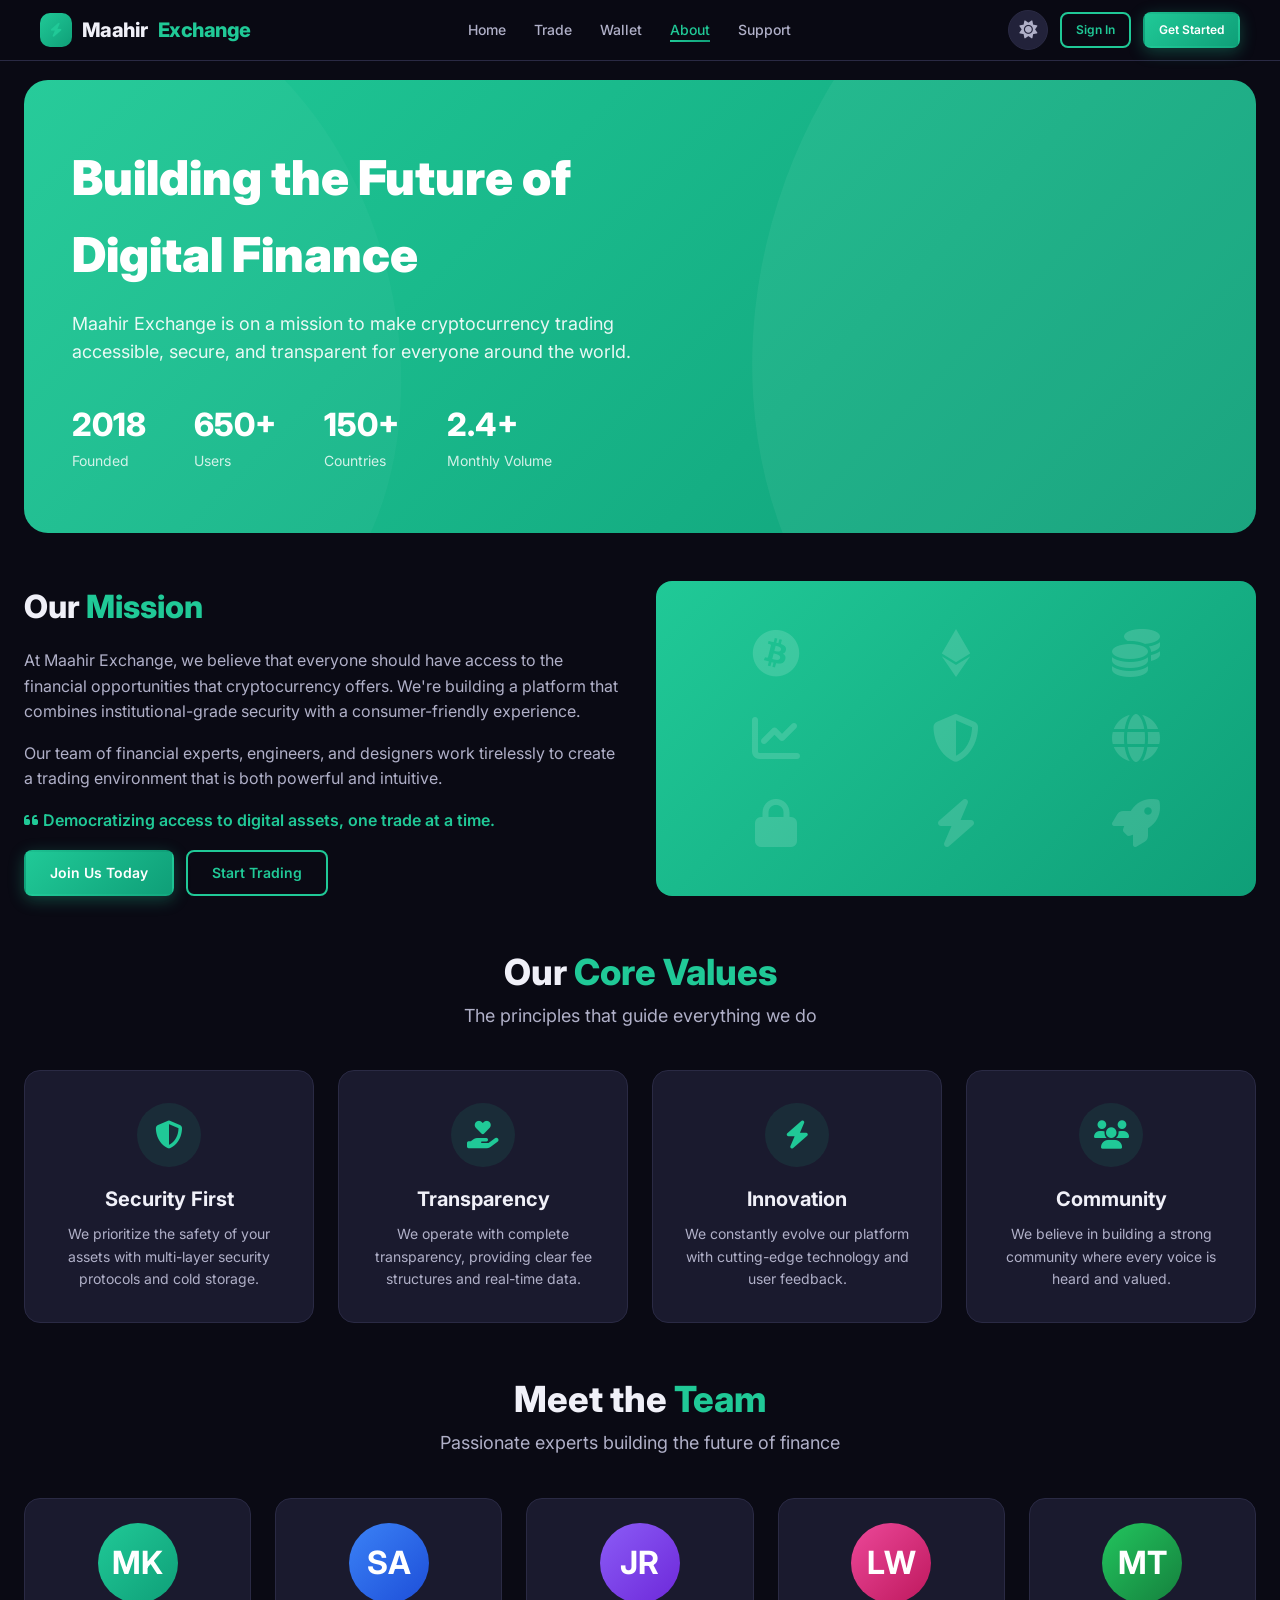
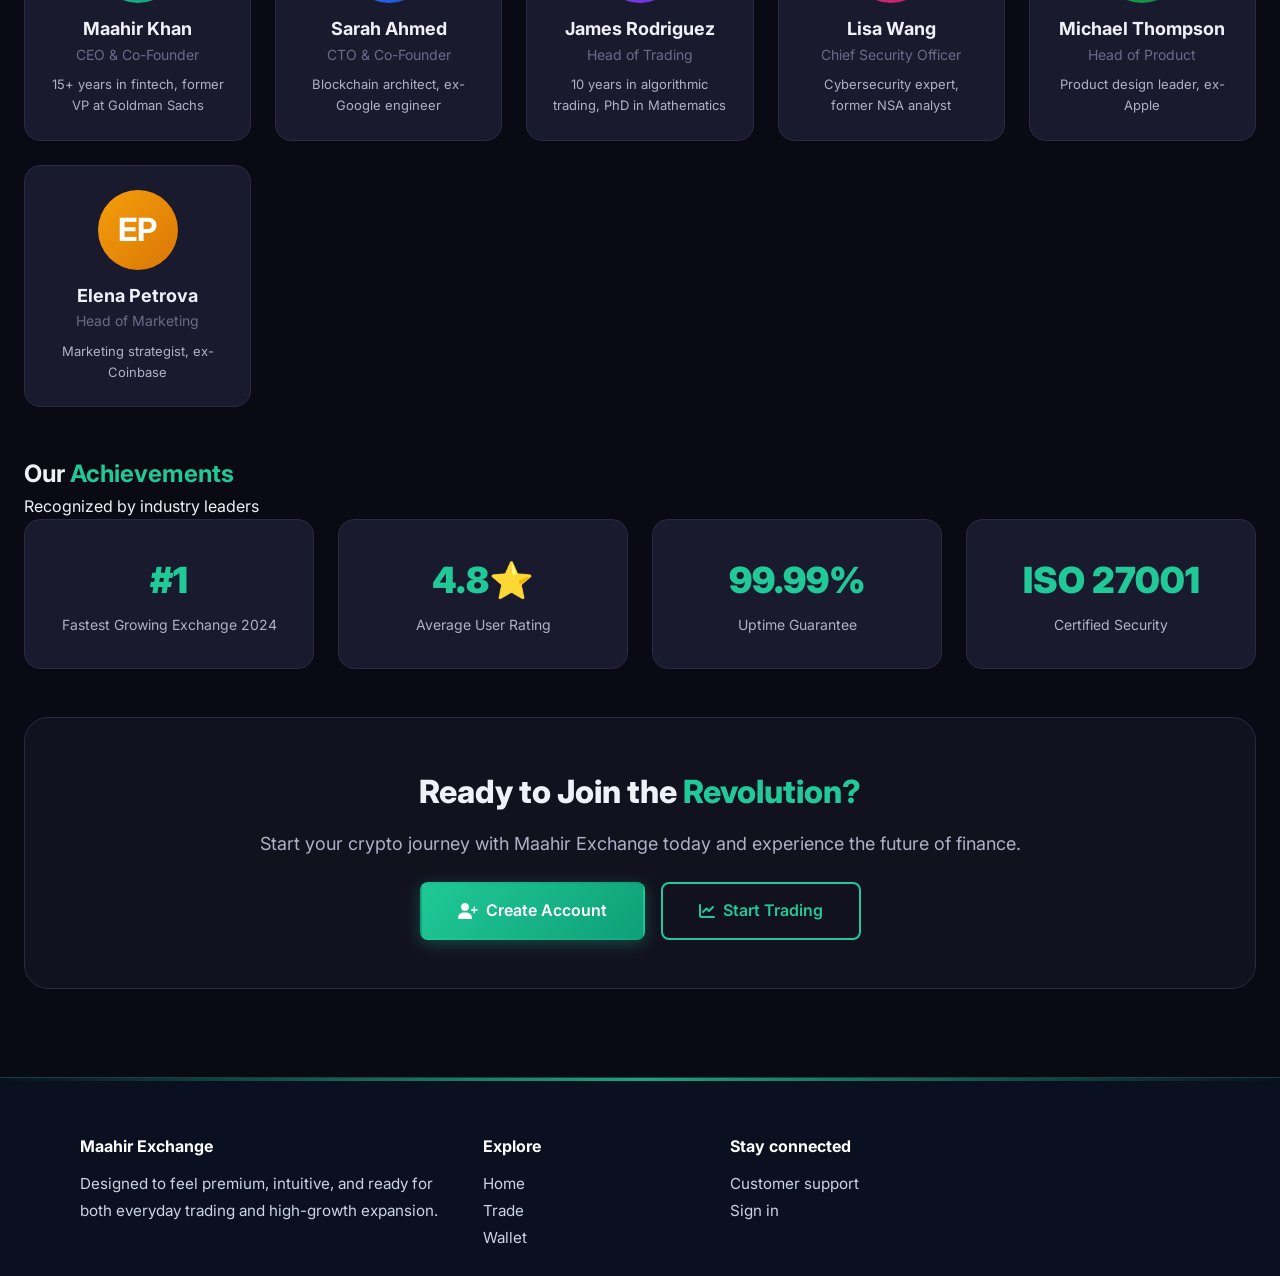
==== commit d0dd53f3: "MODIFICATION" ====
--- a/about.html
+++ b/about.html
@@ -209,9 +209,13 @@
         }
 
         .navbar .container {
+            max-width: 1280px;
+            width: min(1280px, calc(100% - 32px));
+            margin: 0 auto;
             display: flex;
             align-items: center;
             justify-content: space-between;
+            gap: 20px;
         }
 
         .logo {
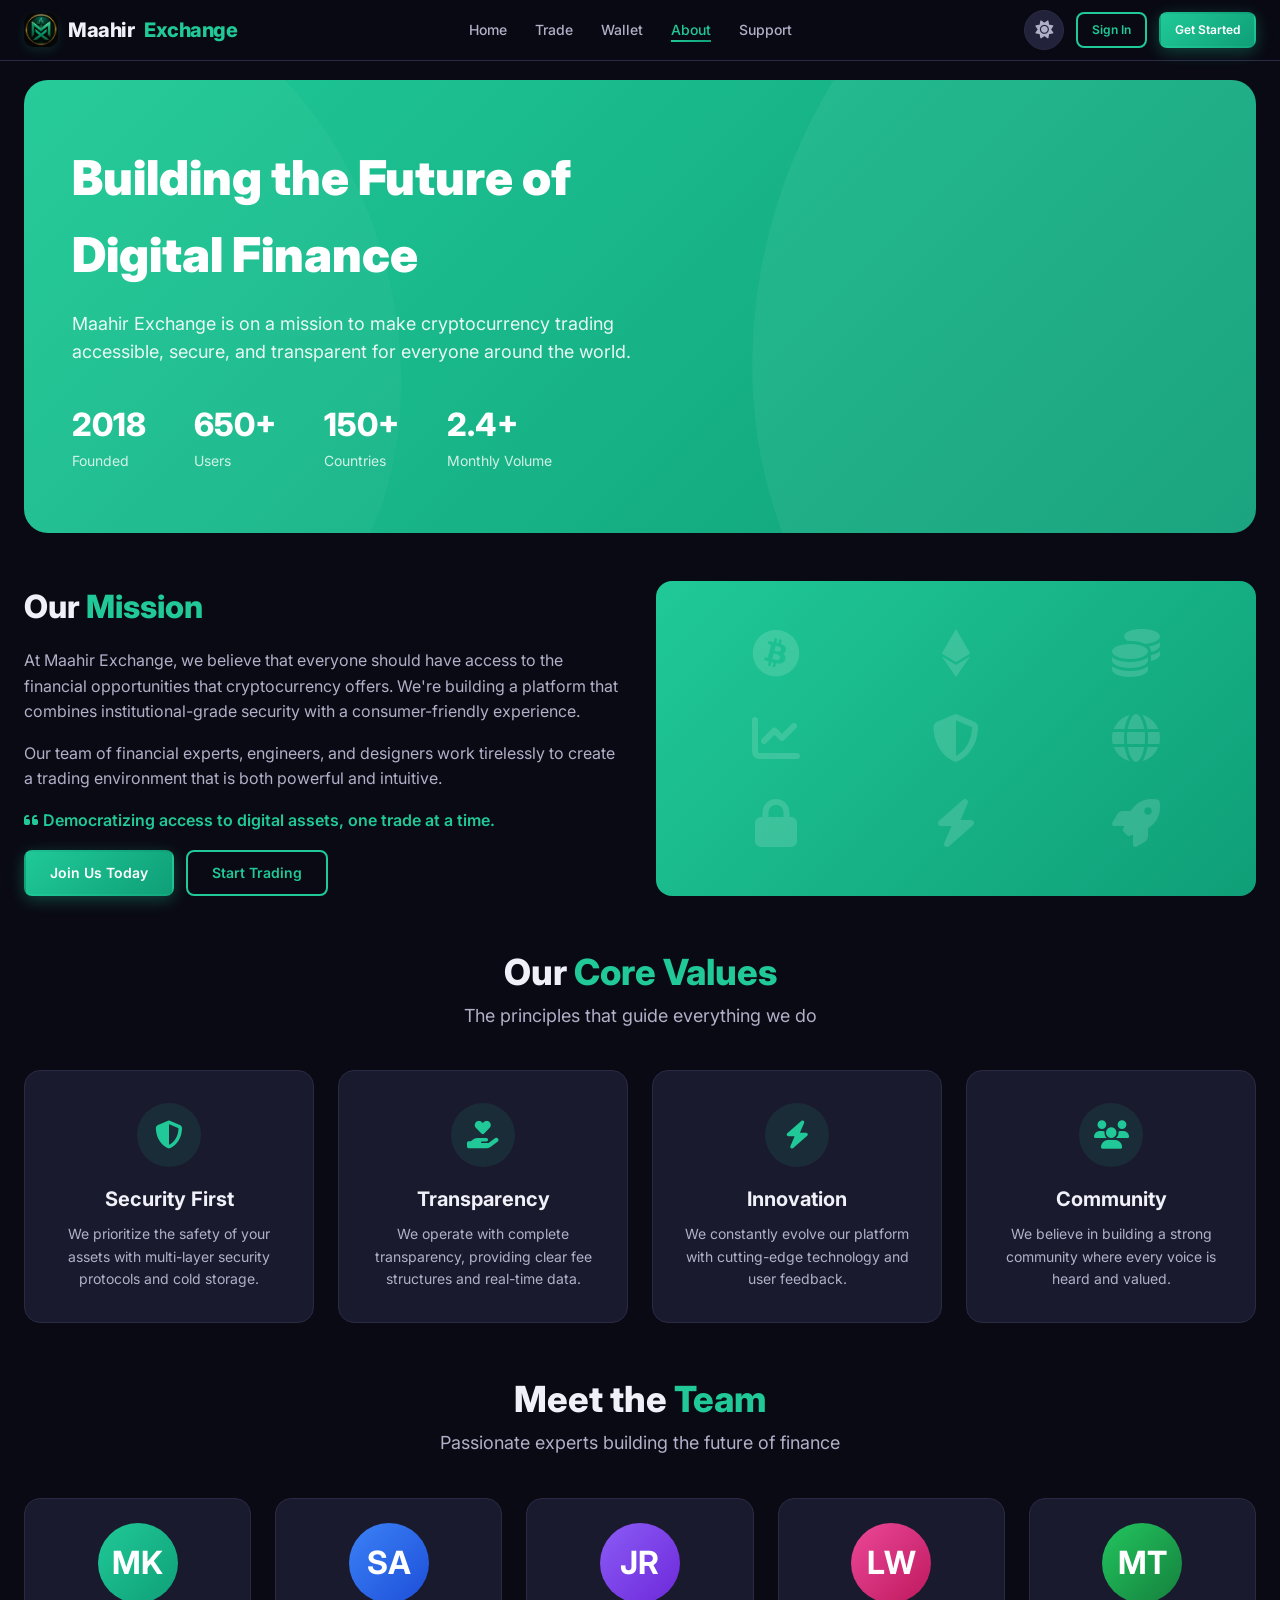
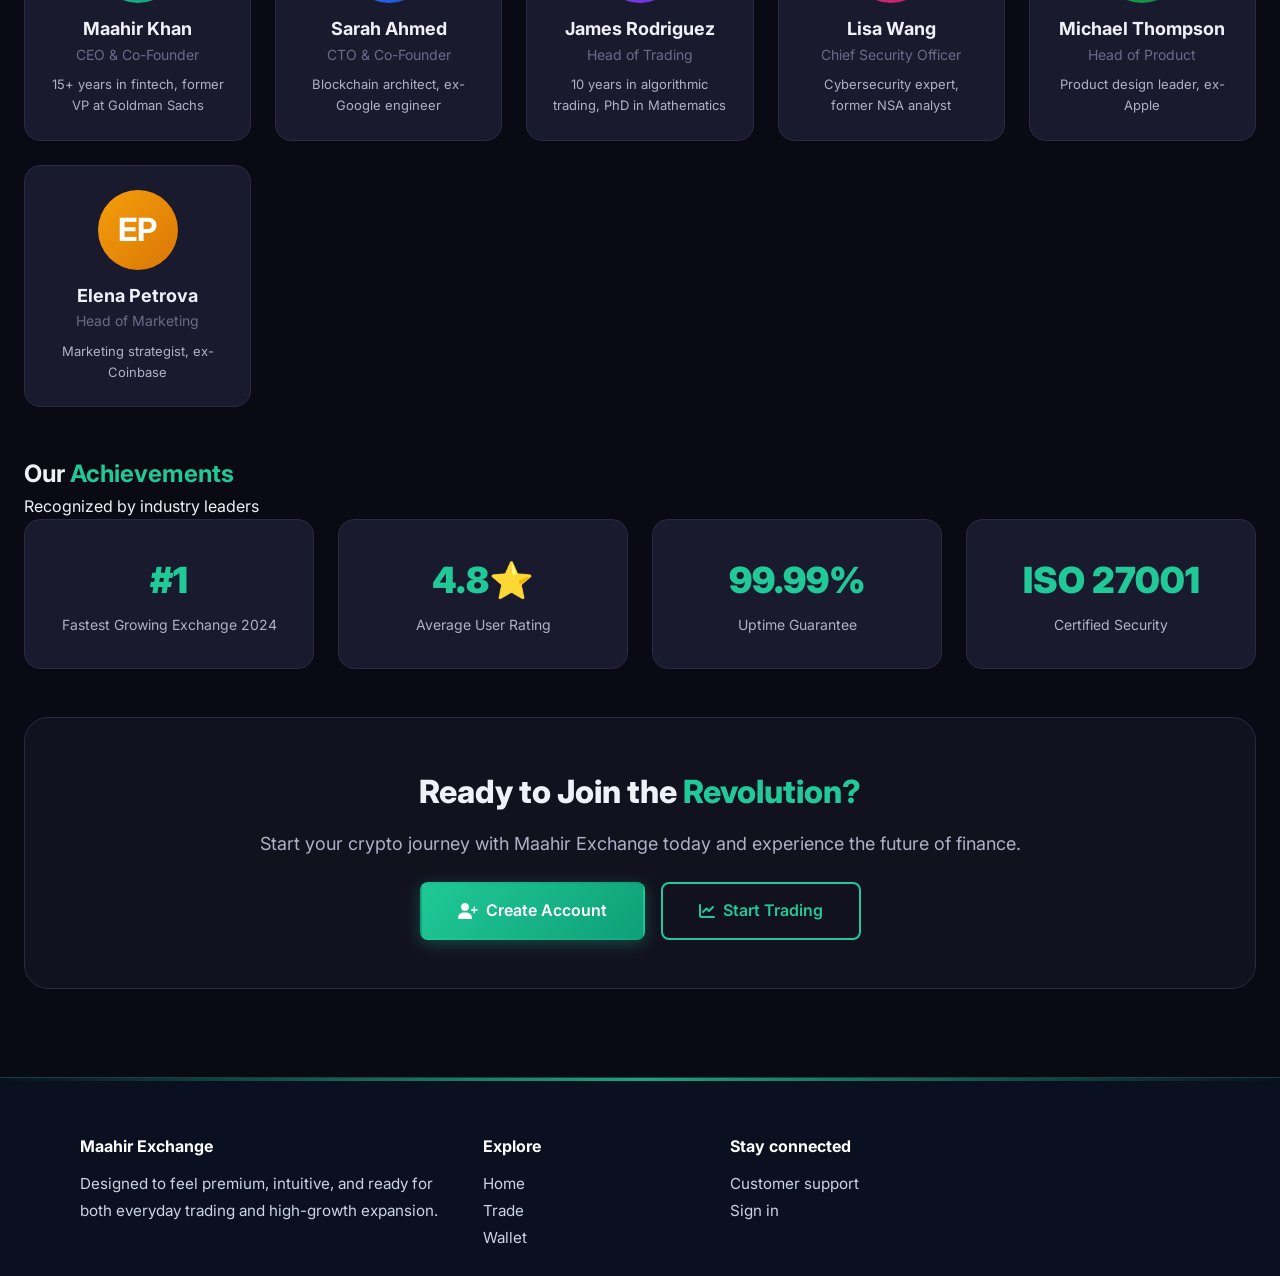
==== commit 731b8b11: "Icon updaated" ====
--- a/about.html
+++ b/about.html
@@ -210,8 +210,9 @@
 
         .navbar .container {
             max-width: 1280px;
-            width: min(1280px, calc(100% - 32px));
+            width: 100%;
             margin: 0 auto;
+            padding: 0 24px;
             display: flex;
             align-items: center;
             justify-content: space-between;
@@ -227,11 +228,14 @@
             letter-spacing: -0.5px;
         }
         .logo-icon {
-            background: var(--gradient-gold);
-            padding: 6px 10px;
+            width: 34px;
+            height: 34px;
+            object-fit: contain;
             border-radius: 10px;
-            color: #fff;
-            font-size: 14px;
+            display: inline-block;
+            background: transparent;
+            padding: 0;
+            box-shadow: 0 4px 12px rgba(32, 201, 151, 0.14);
         }
         .logo span {
             color: var(--gold);
@@ -611,6 +615,9 @@
            RESPONSIVE
            ============================================ */
         @media (max-width: 992px) {
+            .navbar .container {
+                padding: 0 14px;
+            }
             .nav-links {
                 display: none;
                 position: absolute;
@@ -628,7 +635,17 @@
                 display: flex;
             }
             .mobile-toggle {
-                display: block;
+                display: inline-flex;
+                align-items: center;
+                justify-content: center;
+                width: 34px;
+                height: 34px;
+                border-radius: 50%;
+                border: 1px solid var(--border-color);
+                background: rgba(32, 201, 151, 0.04);
+                color: var(--text-primary);
+                font-size: 16px;
+                padding: 0;
             }
 
             .mission-section {
@@ -700,7 +717,7 @@
     <nav class="navbar">
         <div class="container">
             <a href="index.html" class="logo">
-                <span class="logo-icon"><i class="fas fa-bolt"></i></span>
+                <img class="logo-icon" src="Maahir exchange.png" alt="Maahir Exchange Logo">
                 Maahir<span>Exchange</span>
             </a>
 
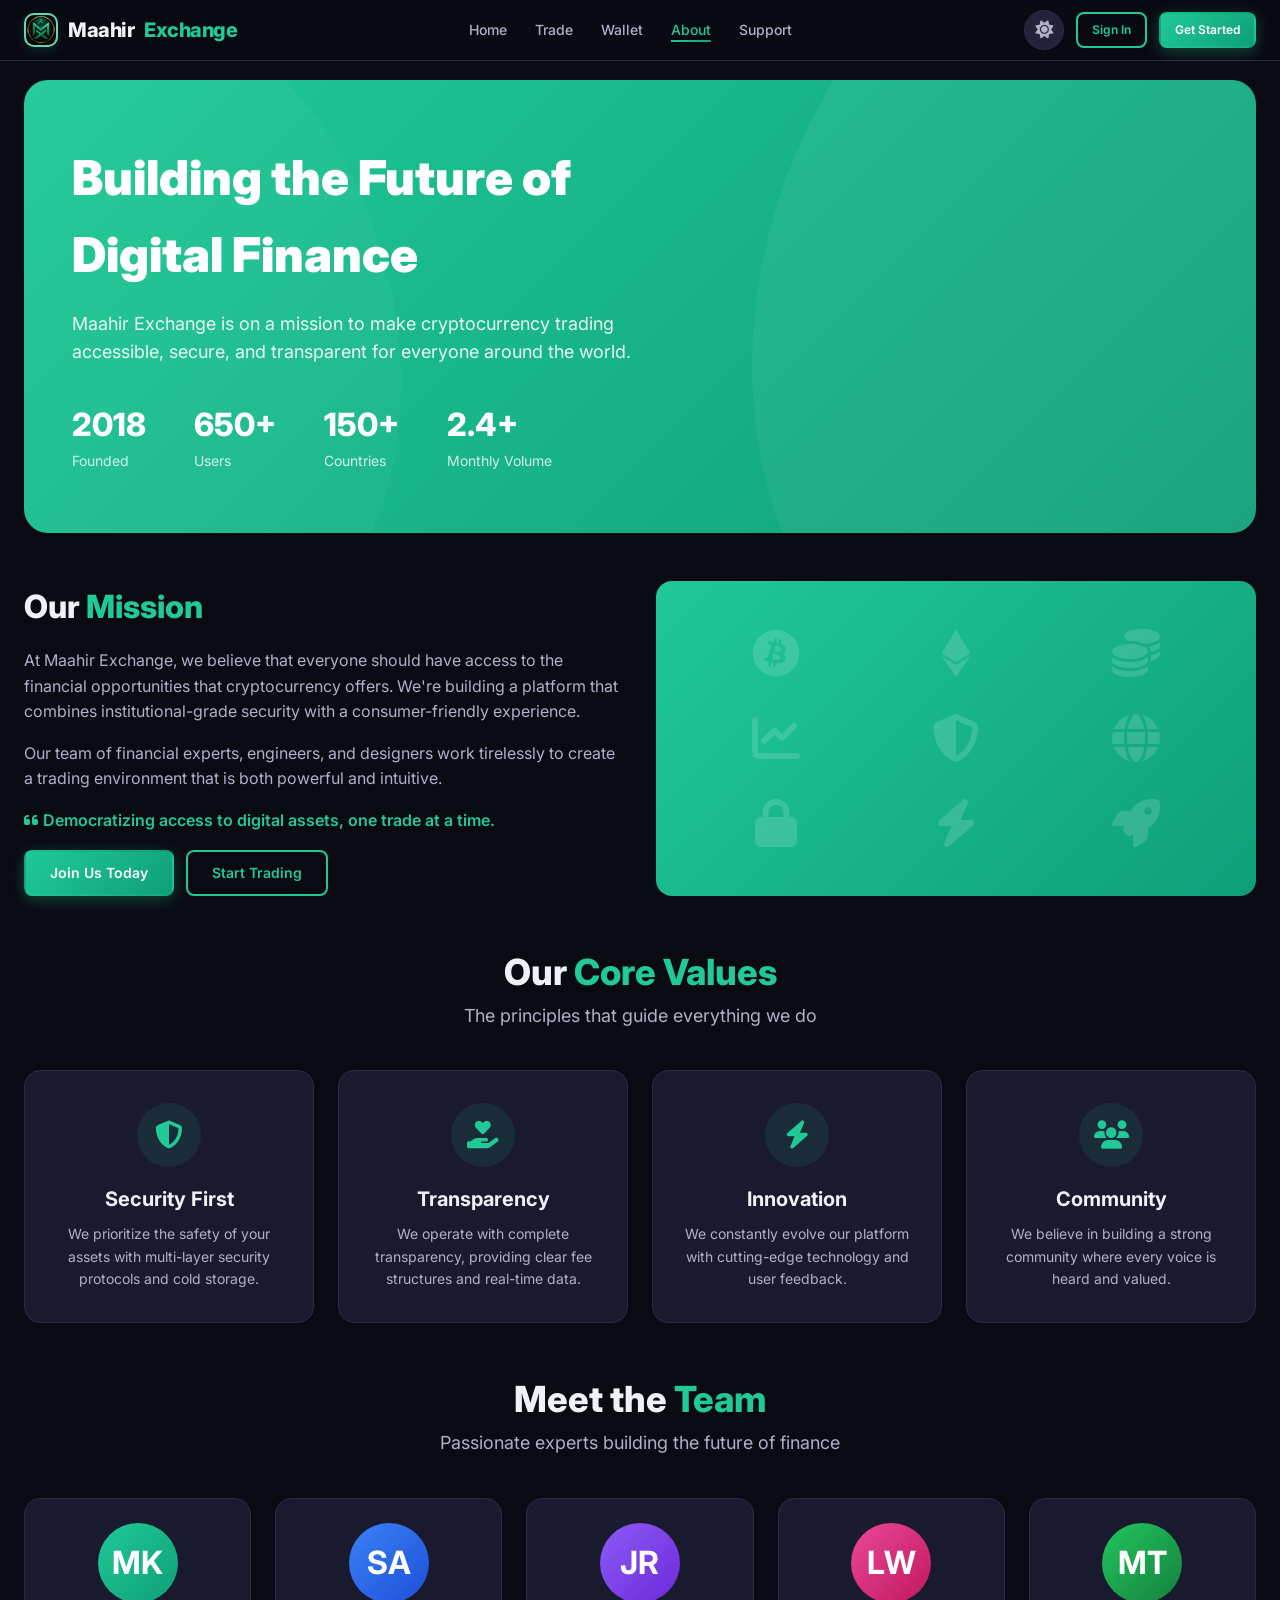
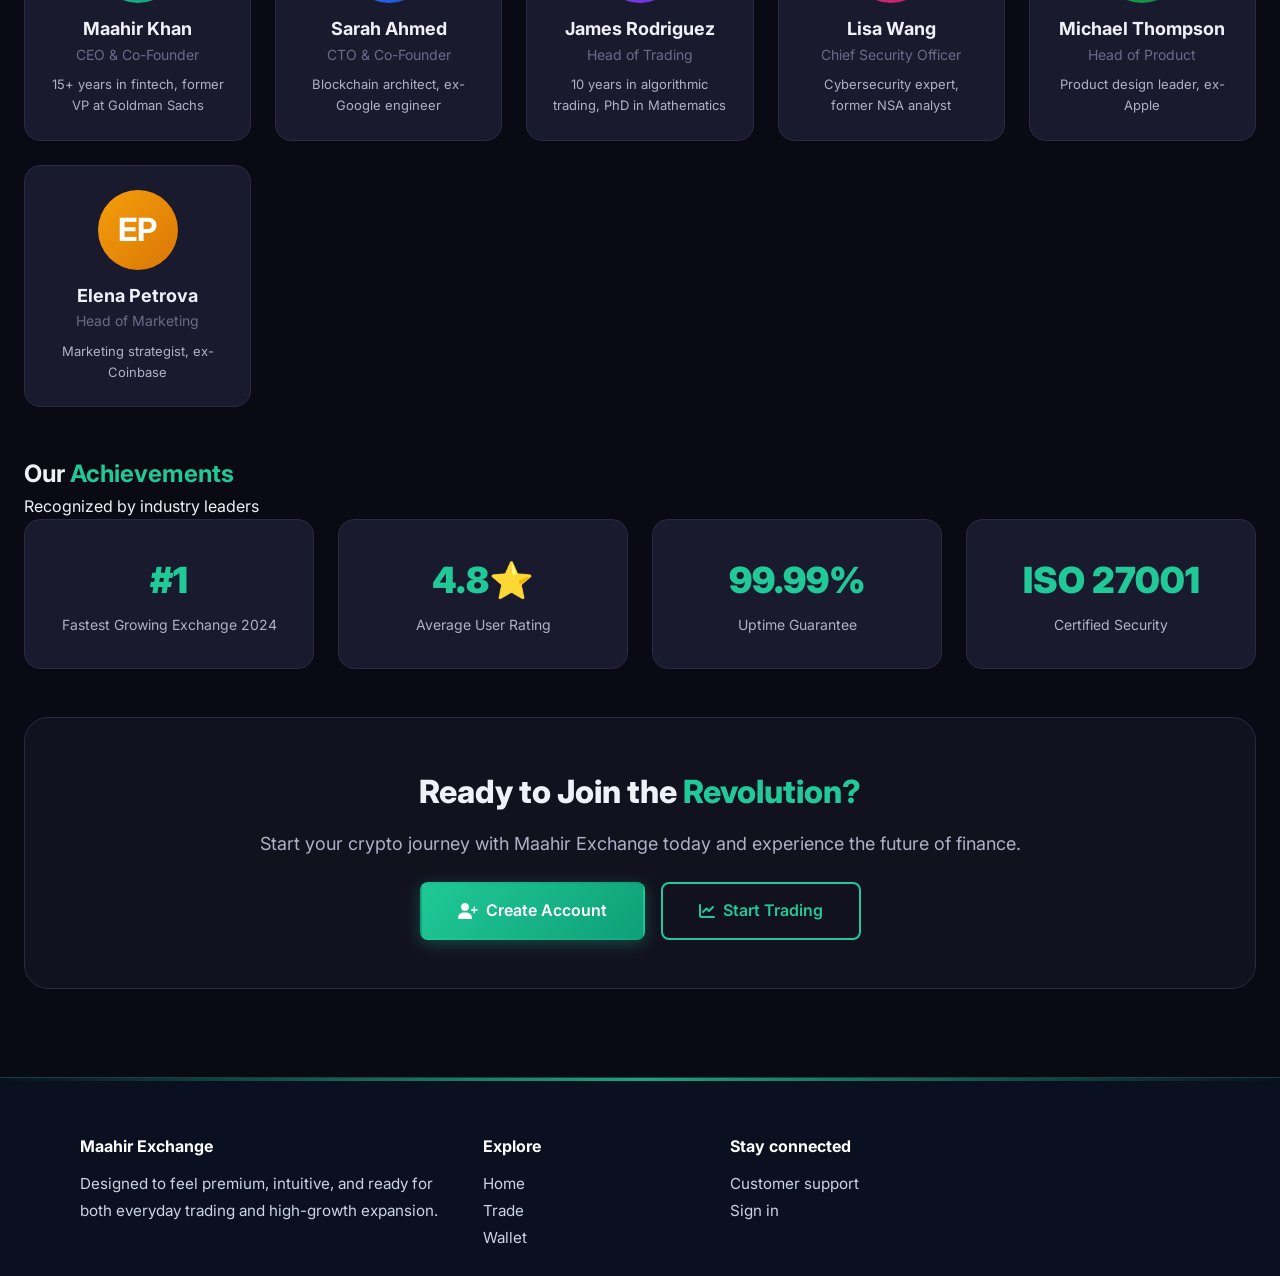
==== commit 48699b07: "CHANGE MADE" ====
--- a/about.html
+++ b/about.html
@@ -230,15 +230,27 @@
         .logo-icon {
             width: 34px;
             height: 34px;
-            object-fit: contain;
+            object-fit: cover;
             border-radius: 10px;
             display: inline-block;
-            background: transparent;
+            background: #ffffff;
+            border: 2px solid rgba(32, 201, 151, 0.7);
             padding: 0;
+            box-sizing: border-box;
             box-shadow: 0 4px 12px rgba(32, 201, 151, 0.14);
         }
         .logo span {
             color: var(--gold);
+        }
+        .brand-badge {
+            object-fit: cover;
+            background: #ffffff;
+            border: 2px solid rgba(32, 201, 151, 0.7);
+            border-radius: 12px;
+            display: block;
+            padding: 0;
+            box-sizing: border-box;
+            box-shadow: 0 4px 12px rgba(32, 201, 151, 0.14);
         }
 
         .nav-links {
@@ -687,6 +699,13 @@
             }
             .about-cta h2 {
                 font-size: 26px;
+            }
+            .mission-section .mission-image .icon-grid {
+                gap: 12px;
+                padding: 24px;
+            }
+            .mission-section .mission-image .icon-grid i {
+                font-size: 36px;
             }
         }
 
--- a/styles.css
+++ b/styles.css
@@ -203,12 +203,22 @@
     padding: 0 !important;
     border-radius: 999px;
     font-size: 0 !important;
+    line-height: 1;
+    display: inline-flex !important;
+    align-items: center;
+    justify-content: center;
   }
 
   .nav-actions .btn::before {
     font-family: "Font Awesome 6 Free";
     font-weight: 900;
     font-size: 16px;
+    width: 16px;
+    height: 16px;
+    line-height: 16px;
+    display: block;
+    text-align: center;
+    margin: 0;
   }
 
   .nav-actions .btn-outline-gold::before {
@@ -264,7 +274,8 @@
   }
 
   .logo-icon {
-    padding: 6px 8px !important;
+    padding: 0 !important;
+    object-fit: cover;
   }
 
   .nav-actions {
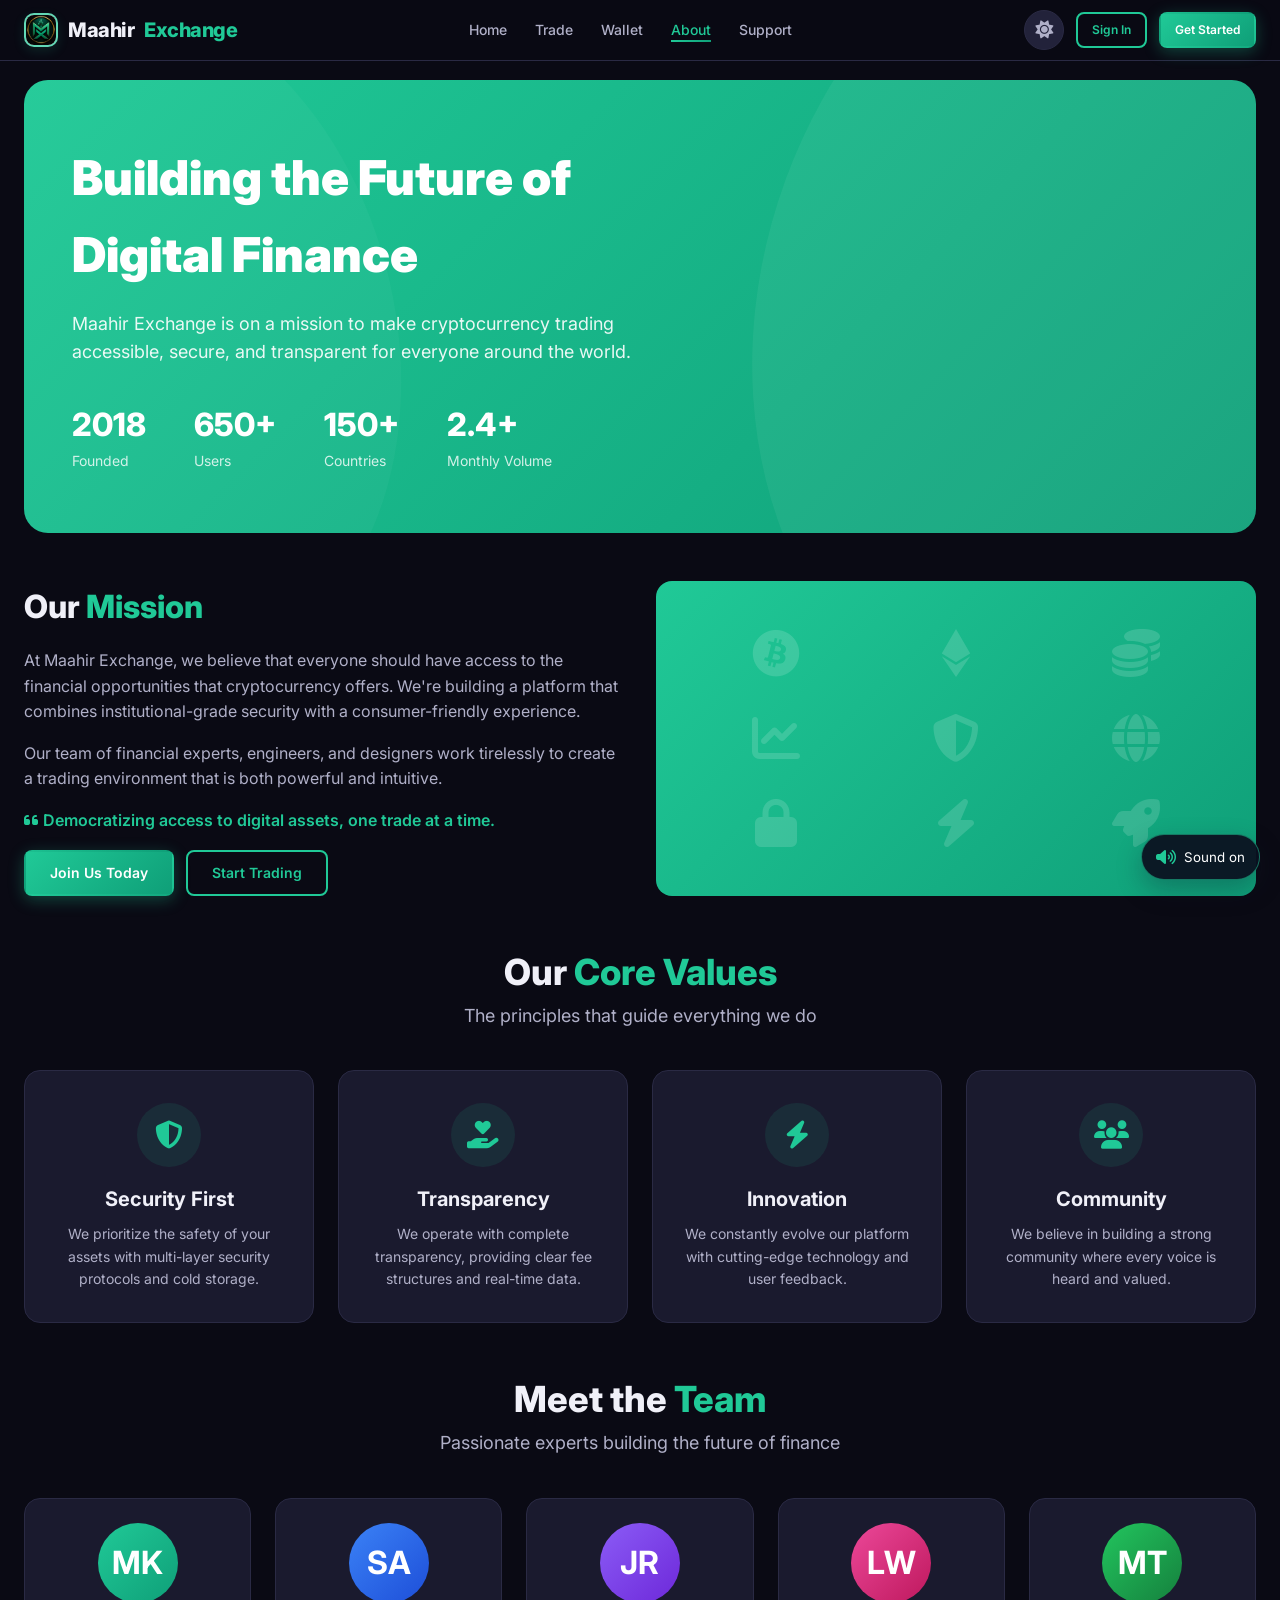
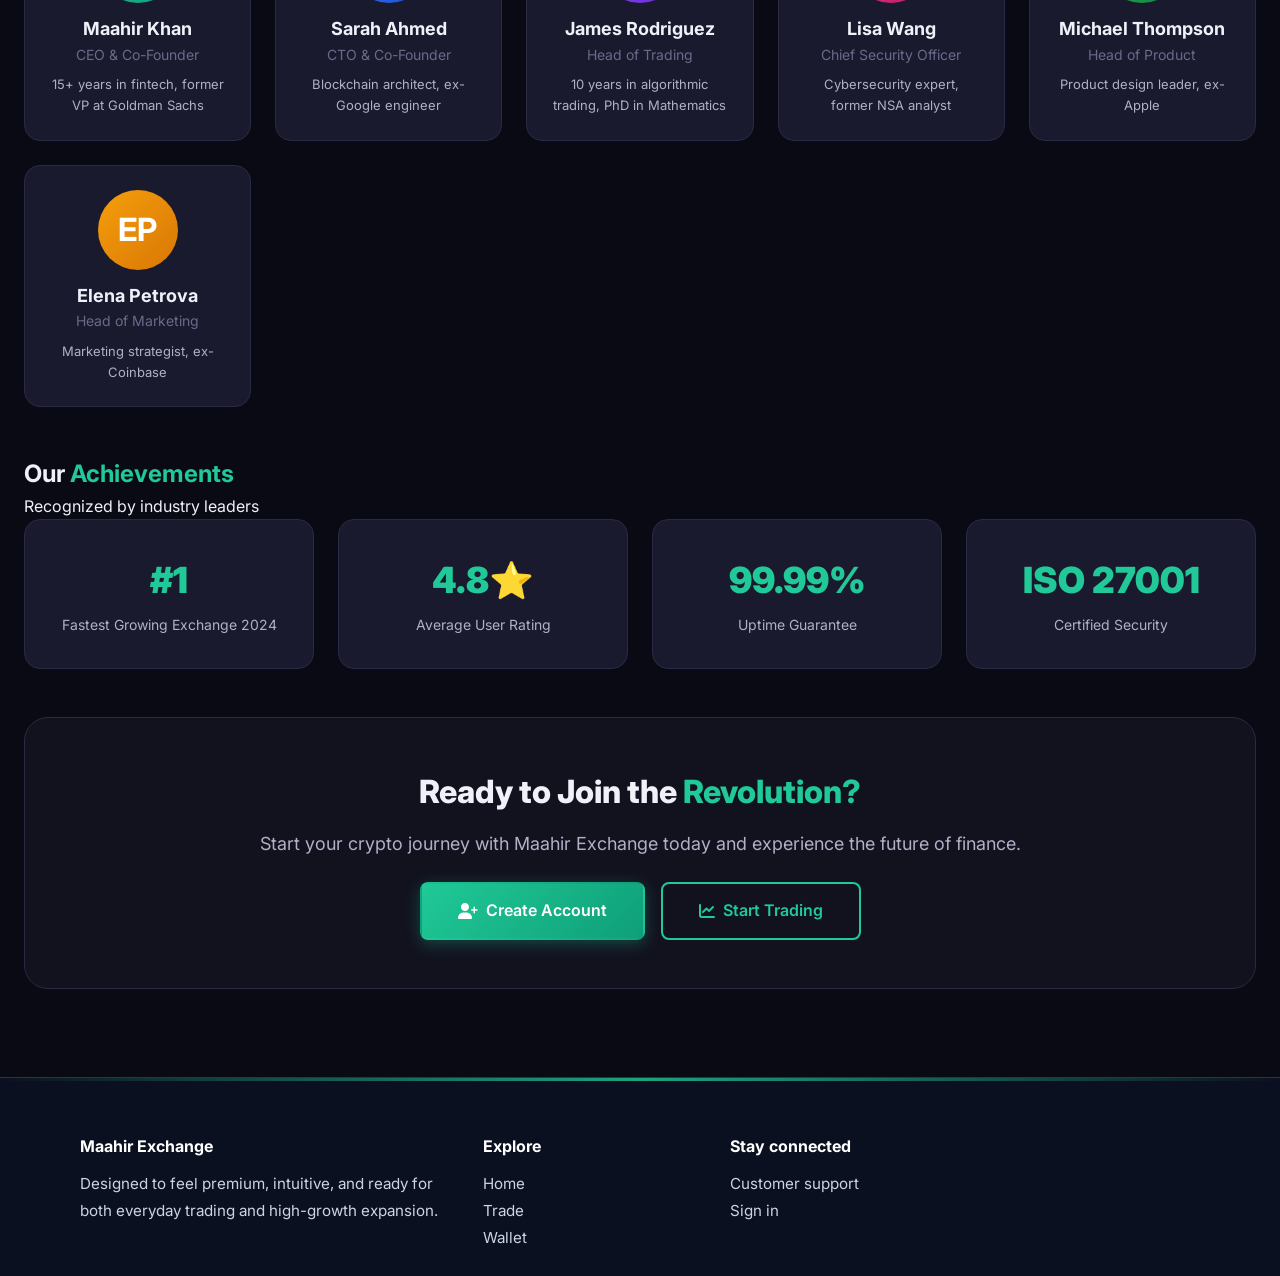
==== commit e7f9fda9: "Modified" ====
--- a/about.html
+++ b/about.html
@@ -7,6 +7,7 @@
     <link rel="stylesheet" href="https://cdnjs.cloudflare.com/ajax/libs/font-awesome/6.4.0/css/all.min.css">
     <link href="https://fonts.googleapis.com/css2?family=Inter:wght@300;400;500;600;700;800;900&display=swap" rel="stylesheet">
     <link rel="stylesheet" href="styles.css">
+    <link rel="shortcut icon" href="Maahir exchange.png" type="image/x-icon">
     <style>
         /* ============================================
            MAAHIR EXCHANGE - ABOUT PAGE STYLES
@@ -1080,5 +1081,6 @@
         });
     </script>
 
+    <script src="audio.js"></script>
 </body>
 </html>
--- a/styles.css
+++ b/styles.css
@@ -363,6 +363,62 @@
   transition: transform 0.2s ease;
 }
 
+.audio-toggle {
+  position: fixed;
+  right: 20px;
+  bottom: 20px;
+  z-index: 1300;
+  display: inline-flex;
+  align-items: center;
+  justify-content: center;
+  gap: 8px;
+  min-width: 46px;
+  height: 46px;
+  padding: 0 14px;
+  border: 1px solid rgba(32, 201, 151, 0.55);
+  border-radius: 999px;
+  background: rgba(11, 16, 32, 0.94);
+  color: #ffffff;
+  box-shadow: 0 10px 26px rgba(15, 23, 42, 0.28);
+  cursor: pointer;
+  font: 600 12px/1 inherit;
+  transition: transform 0.2s ease, border-color 0.2s ease, background 0.2s ease;
+}
+
+.audio-toggle:hover {
+  transform: translateY(-2px);
+  border-color: var(--accent);
+}
+
+.audio-toggle i {
+  color: var(--accent);
+  font-size: 16px;
+}
+
+.audio-toggle.is-muted {
+  color: #cbd5e1;
+  background: rgba(15, 23, 42, 0.82);
+}
+
+.audio-toggle.is-muted i {
+  color: #94a3b8;
+}
+
+@media (max-width: 640px) {
+  .audio-toggle {
+    right: 14px;
+    bottom: 14px;
+    width: 42px;
+    min-width: 42px;
+    height: 42px;
+    padding: 0;
+  }
+
+  .audio-toggle span {
+    display: none;
+  }
+}
+
 .floating-admin-btn:hover {
   transform: translateY(-2px);
 }
